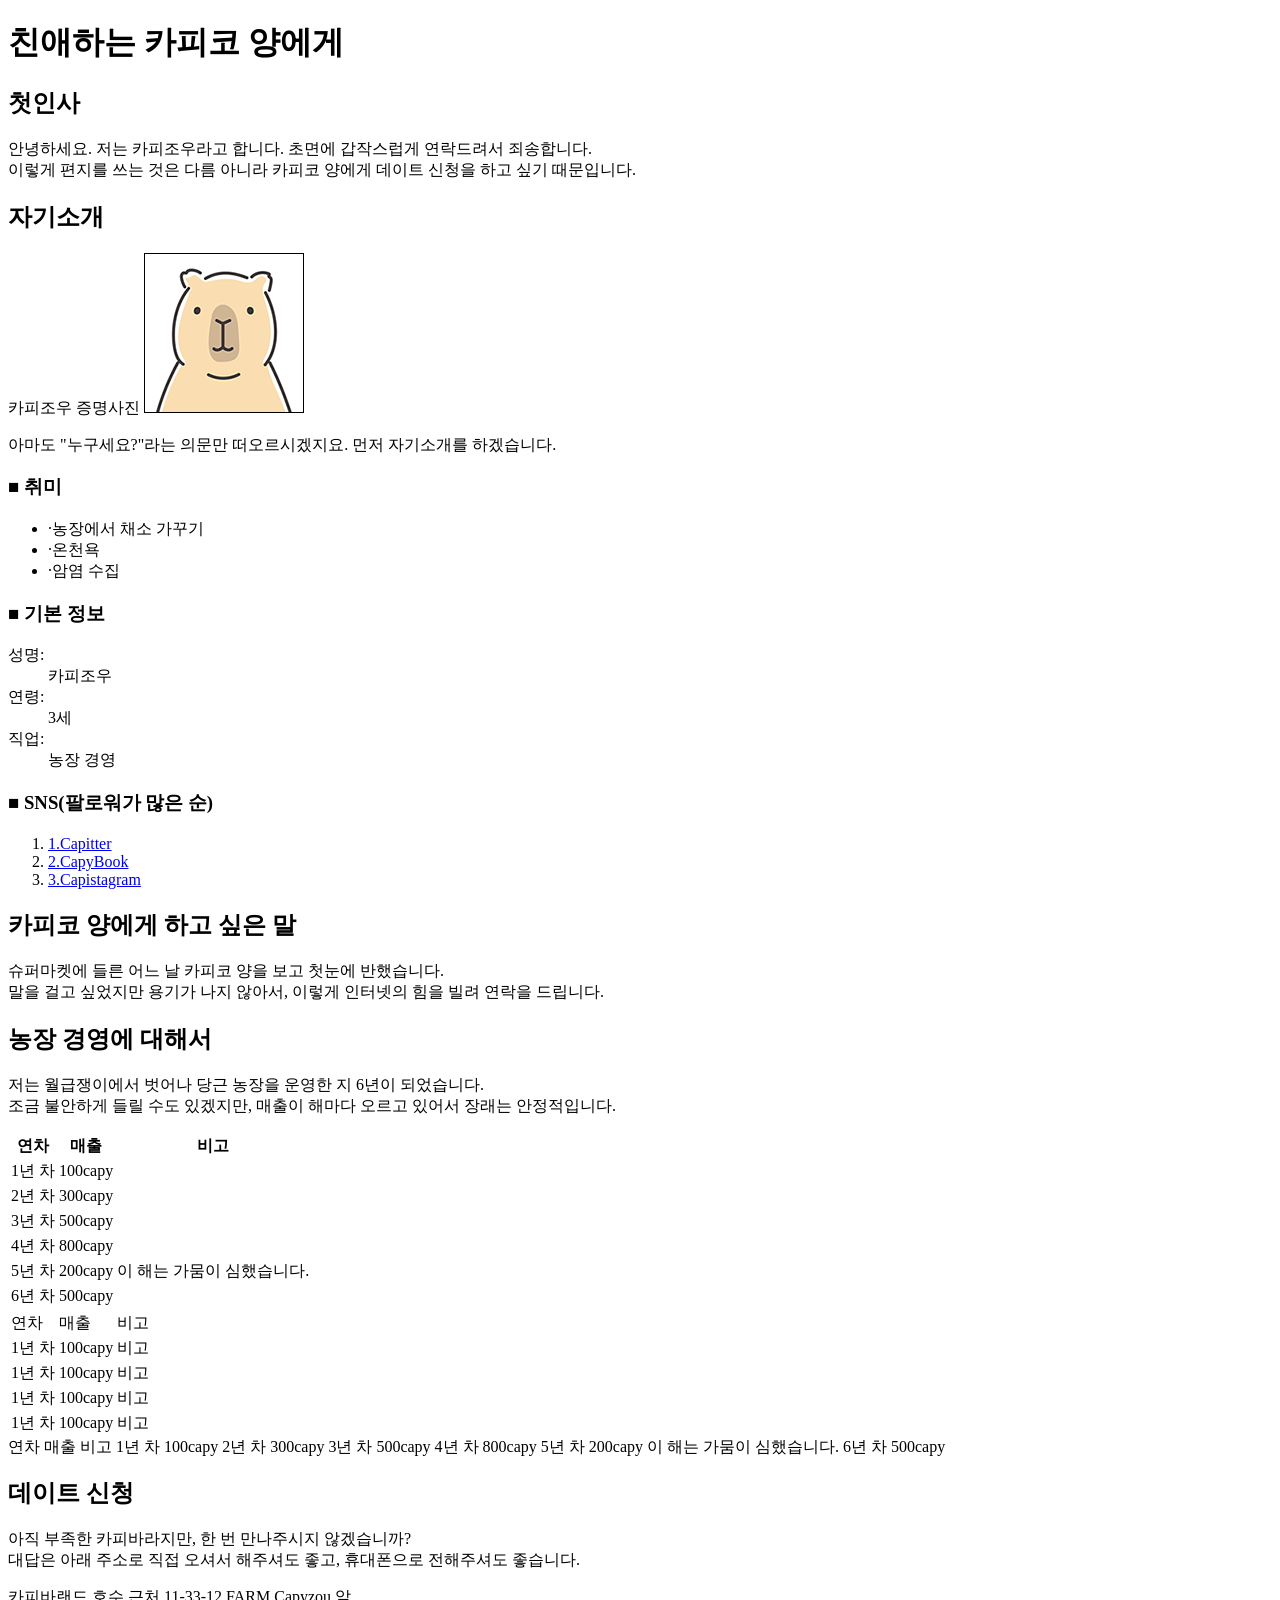
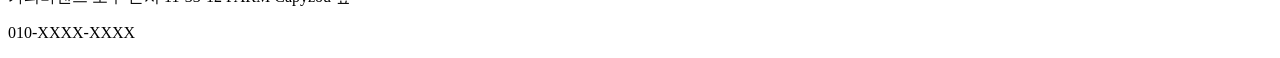
==== index.html @ a1b32861 "1" ====
<!DOCTYPE html>
<html lang="ko">
<head>
<meta charset="UTF-8">
<title>카피코 양에게 보내는 편지</title>
</head>
<body>
    <h1>친애하는 카피코 양에게</h1>
    <h2>
        첫인사
        
    </h2>
    <p>
        안녕하세요. 저는 카피조우라고 합니다. 초면에 갑작스럽게 연락드려서 죄송합니다.<br>
        이렇게 편지를 쓰는 것은 다름 아니라 카피코 양에게 데이트 신청을 하고 싶기 때문입니다.
    </p>
    <h2>자기소개</h2>
    

카피조우 증명사진
    <img src="images/capyzou.png" alt="카피조우 증명사진">
    <p>아마도 "누구세요?"라는 의문만 떠오르시겠지요. 먼저 자기소개를 하겠습니다.</p>

    <h3>■ 취미</h3>
    <ul>
        <li>·농장에서 채소 가꾸기</li>
        <li>·온천욕</li>
        <li>·암염 수집</li>
    </ul>




    <h3>■ 기본 정보 </h3>
    <dl>
        <dt>성명:</dt><dd>카피조우</dd>
        <dt>연령:</dt><dd>3세</dd>
        <dt>직업:</dt><dd>농장 경영</dd>
    </dl>

    <h3>■ SNS(팔로워가 많은 순)</h3>
    <ol>
        <li>
            <a href="https://www.naver.com/" target="_blank">
                1.Capitter
            </a>
        </li>
        <li><a href="#">2.CapyBook</a></li>
        <li><a href="#">3.Capistagram</a></li>
    </ol>

    <h2>카피코 양에게 하고 싶은 말</h2>
    <p>슈퍼마켓에 들른 어느 날 카피코 양을 보고 첫눈에 반했습니다.<br>
말을 걸고 싶었지만 용기가 나지 않아서, 이렇게 인터넷의 힘을 빌려 연락을 드립니다.</p>


    <h2>농장 경영에 대해서</h2>
    <p>저는 월급쟁이에서 벗어나 당근 농장을 운영한 지 6년이 되었습니다.<br>
조금 불안하게 들릴 수도 있겠지만, 매출이 해마다 오르고 있어서 장래는 안정적입니다.</p>

    <table>
        <thead>
            <tr>
                <th>연차</th>
                <th>매출</th>
                <th>비고</th>
            </tr>
        </thead>
        <tbody>
            <tr>
                <td>1년 차</td>
                <td>100capy</td>
                <td></td>
            </tr>
            <tr>
                <td>2년 차</td>
                <td>300capy</td>
                <td></td>
            </tr>
            <tr>
                <td>3년 차</td>
                <td>500capy</td>
                <td></td>
            </tr>
            <tr>
                <td>4년 차</td>
                <td>800capy</td>
                <td></td>
            </tr>
            <tr>
                <td>5년 차</td>
                <td>200capy</td>
                <td>이 해는 가뭄이 심했습니다.</td>
            </tr>
            <tr>
                <td>6년 차</td>
                <td>500capy</td>
                <td></td>
            </tr>
        </tbody>
    </table> 
    <table>
        <tr>
            <td>연차</td>
            <td>매출</td>
            <td>비고</td>
        </tr>
        <tr>
            <td>1년 차</td>
            <td>100capy</td>
            <td>비고</td>
        </tr>
        <tr>
            <td>1년 차</td>
            <td>100capy</td>
            <td>비고</td>
        </tr>
        <tr>
            <td>1년 차</td>
            <td>100capy</td>
            <td>비고</td>
        </tr>
        <tr>
            <td>1년 차</td>
            <td>100capy</td>
            <td>비고</td>
        </tr>
        
    </table>   
연차 매출 비고
1년 차 100capy
2년 차 300capy
3년 차 500capy
4년 차 800capy
5년 차 200capy 이 해는 가뭄이 심했습니다.
6년 차 500capy
    <h2>데이트 신청</h2>
    <p>아직 부족한 카피바라지만, 한 번 만나주시지 않겠습니까?<br>
        대답은 아래 주소로 직접 오셔서 해주셔도 좋고, 휴대폰으로 전해주셔도 좋습니다.</p>
    <p>카피바랜드 호수 근처 11-33-12 FARM Capyzou 앞</p>
    <p>010-XXXX-XXXX</p>
    <!--  -->

</body>
</html>
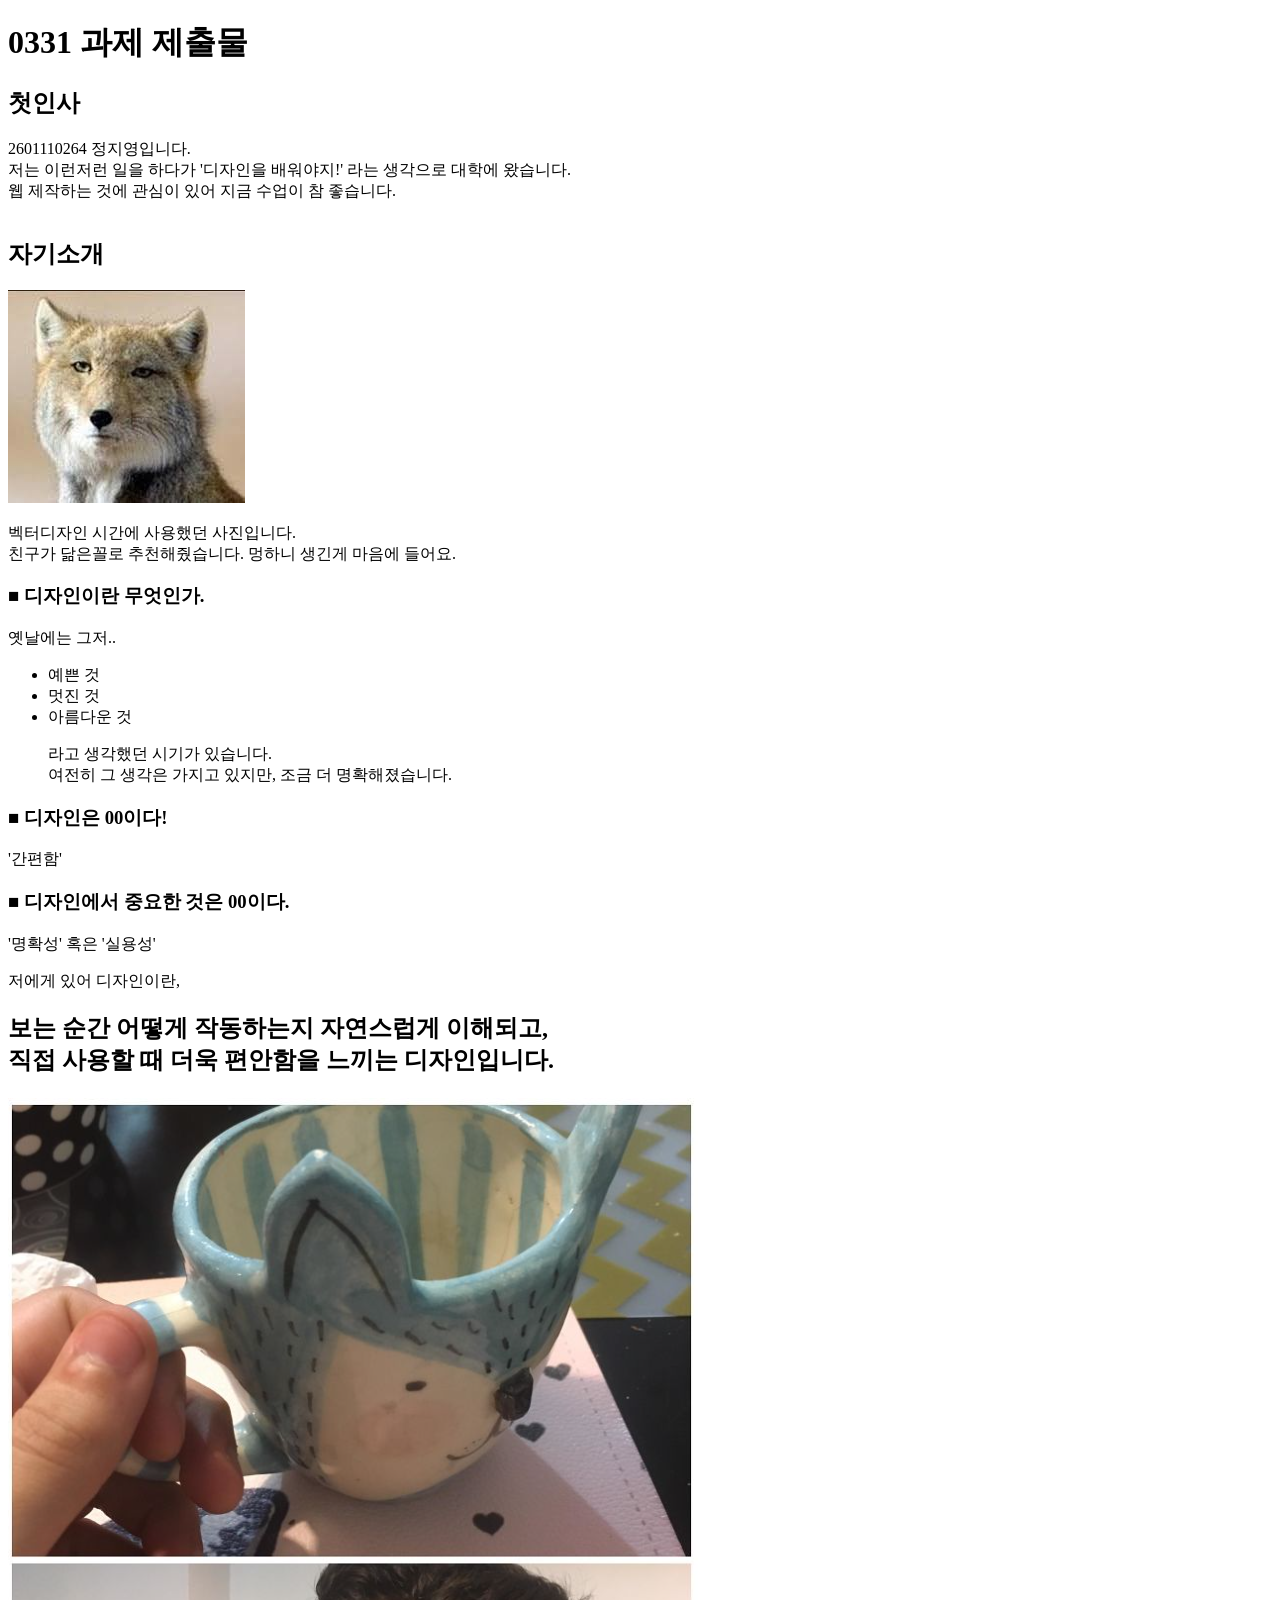
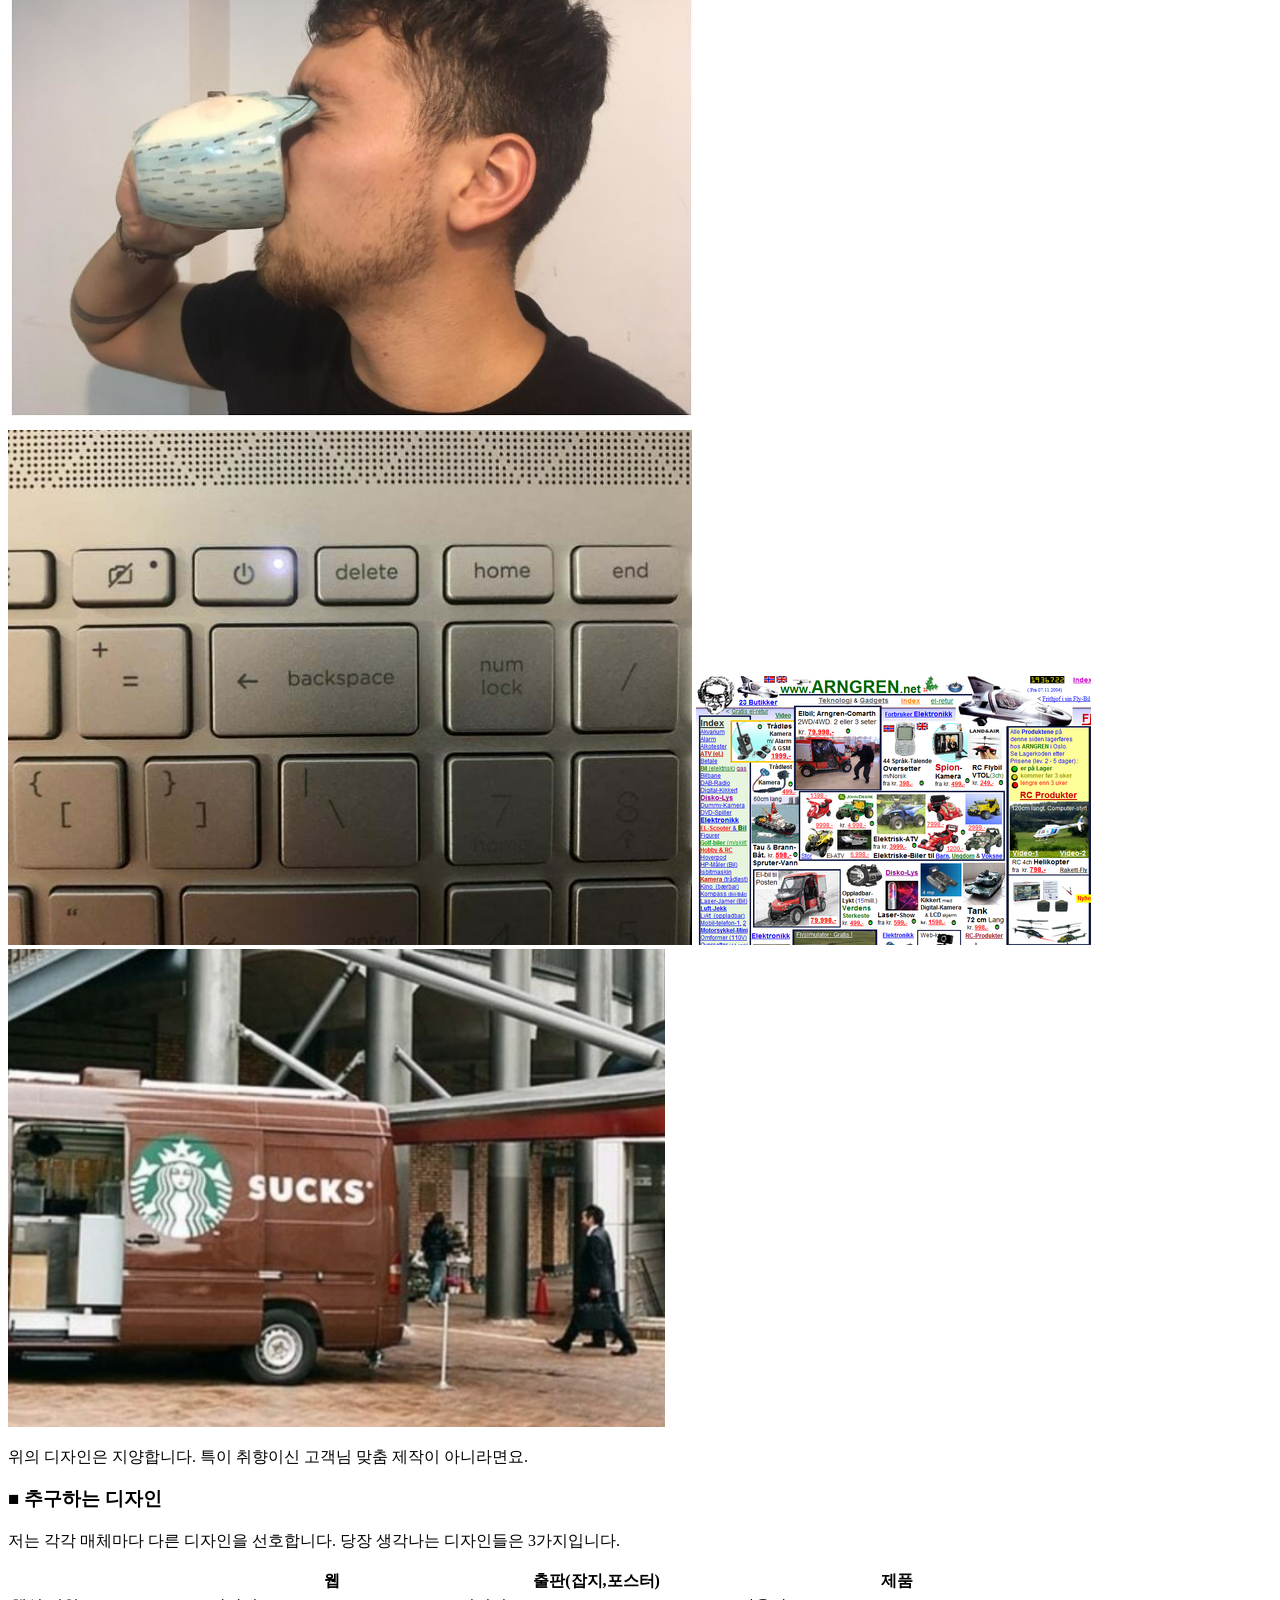
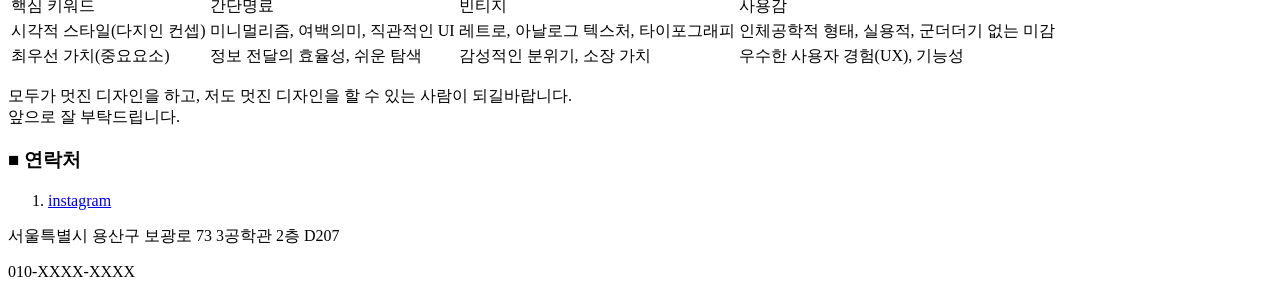
==== commit 0e786e4a: "0407_17:49" ====
--- a/index.html
+++ b/index.html
@@ -1,145 +1,103 @@
+
 <!DOCTYPE html>
 <html lang="ko">
-<head>
-<meta charset="UTF-8">
-<title>카피코 양에게 보내는 편지</title>
-</head>
-<body>
-    <h1>친애하는 카피코 양에게</h1>
-    <h2>
-        첫인사
-        
-    </h2>
+  <head>
+    <meta charset="UTF-8" />
+    <title> 0331 과제 제출물 </title>
+  </head>
+
+  <body>
+    <h1> 0331 과제 제출물 </h1>
+    <table>
+        <thead><h2>첫인사</h2></thead>
+    <tbody>
+         <p>
+      2601110264 정지영입니다.<br/>
+      저는 이런저런 일을 하다가 '디자인을 배워야지!' 라는 생각으로 대학에 왔습니다.<br/>
+      웹 제작하는 것에 관심이 있어 지금 수업이 참 좋습니다.
+    </tbody>
+    </div>
+    </table>
+    <h2>자기소개</h2>
+    <img src="images/0331_티벳여우.jpg" alt="2601110264_증명사진" />
     <p>
-        안녕하세요. 저는 카피조우라고 합니다. 초면에 갑작스럽게 연락드려서 죄송합니다.<br>
-        이렇게 편지를 쓰는 것은 다름 아니라 카피코 양에게 데이트 신청을 하고 싶기 때문입니다.
+      벡터디자인 시간에 사용했던 사진입니다. <br>
+      친구가 닮은꼴로 추천해줬습니다. 멍하니 생긴게 마음에 들어요.
     </p>
-    <h2>자기소개</h2>
-    
 
-카피조우 증명사진
-    <img src="images/capyzou.png" alt="카피조우 증명사진">
-    <p>아마도 "누구세요?"라는 의문만 떠오르시겠지요. 먼저 자기소개를 하겠습니다.</p>
+    <h3>■ 디자인이란 무엇인가.</h3>
+    <p>옛날에는 그저..</p>
+    <ul>
+      <li>예쁜 것</li>
+      <li>멋진 것</li>
+      <li>아름다운 것</li>
+      <p>라고 생각했던 시기가 있습니다. <br>
+      여전히 그 생각은 가지고 있지만, 조금 더 명확해졌습니다.
+      </p>
+    </ul>
 
-    <h3>■ 취미</h3>
-    <ul>
-        <li>·농장에서 채소 가꾸기</li>
-        <li>·온천욕</li>
-        <li>·암염 수집</li>
-    </ul>
+    <h3>■ 디자인은 00이다!</h3>
+    <p>'간편함'</p>
+
+    <h3>■ 디자인에서 중요한 것은 00이다.</h3>
+    <p>'명확성' 혹은 '실용성'</p>
+    저에게 있어 디자인이란, </br>
+    <h2>보는 순간 어떻게 작동하는지 자연스럽게 이해되고,<br>
+    직접 사용할 때 더욱 편안함을 느끼는 디자인입니다. </h2></p>
+
+     <img src="images/스크린샷 2026-03-31 155132.png" alt="눈 찌르는 디자인 컵 사진" />
+     <img src="images/스크린샷 2026-03-31 155238.png" alt="delete키 옆에 있는 전원키" />
+     <img src="images/스크린샷 2026-03-31 155359.png" alt="어지러운 디자인" />
+     <img src="images/스크린샷 2026-03-31 155514.png" alt="sucks가 된 statbuacks" />
+
+     <p>위의 디자인은 지양합니다. 특이 취향이신 고객님 맞춤 제작이 아니라면요.</p>
 
 
 
-
-    <h3>■ 기본 정보 </h3>
-    <dl>
-        <dt>성명:</dt><dd>카피조우</dd>
-        <dt>연령:</dt><dd>3세</dd>
-        <dt>직업:</dt><dd>농장 경영</dd>
-    </dl>
-
-    <h3>■ SNS(팔로워가 많은 순)</h3>
-    <ol>
-        <li>
-            <a href="https://www.naver.com/" target="_blank">
-                1.Capitter
-            </a>
-        </li>
-        <li><a href="#">2.CapyBook</a></li>
-        <li><a href="#">3.Capistagram</a></li>
-    </ol>
-
-    <h2>카피코 양에게 하고 싶은 말</h2>
-    <p>슈퍼마켓에 들른 어느 날 카피코 양을 보고 첫눈에 반했습니다.<br>
-말을 걸고 싶었지만 용기가 나지 않아서, 이렇게 인터넷의 힘을 빌려 연락을 드립니다.</p>
+    <h3>■ 추구하는 디자인</h3>
+    <p>저는 각각 매체마다 다른 디자인을 선호합니다. 당장 생각나는 디자인들은 3가지입니다.</p>
+    <table>
+      <thead>
+        <tr>
+          <th></th>
+          <th>웹</th>
+          <th>출판(잡지,포스터)</th>
+          <th>제품</th>
+        </tr>
+      </thead>
+      <tbody>
+          <tr>
+            <td>핵심 키워드</td>
+            <td>간단명료</td>
+          <td>빈티지</td>
+          <td>사용감</td>
+        </tr>
+        <tr>
+          <td>시각적 스타일(다지인 컨셉)</td>
+          <td>미니멀리즘, 여백의미, 직관적인 UI</td>
+          <td>레트로, 아날로그 텍스처, 타이포그래피</td>
+          <td>인체공학적 형태, 실용적, 군더더기 없는 미감</td>
+        </tr>
+        <tr>
+          <td>최우선 가치(중요요소)</td>
+          <td>정보 전달의 효율성, 쉬운 탐색</td>
+          <td>감성적인 분위기, 소장 가치</td>
+          <td>우수한 사용자 경험(UX), 기능성</td>
+    </table>
 
 
-    <h2>농장 경영에 대해서</h2>
-    <p>저는 월급쟁이에서 벗어나 당근 농장을 운영한 지 6년이 되었습니다.<br>
-조금 불안하게 들릴 수도 있겠지만, 매출이 해마다 오르고 있어서 장래는 안정적입니다.</p>
+    
+    <p>모두가 멋진 디자인을 하고, 저도 멋진 디자인을 할 수 있는 사람이 되길바랍니다.<br>
+    앞으로 잘 부탁드립니다.</p>
 
-    <table>
-        <thead>
-            <tr>
-                <th>연차</th>
-                <th>매출</th>
-                <th>비고</th>
-            </tr>
-        </thead>
-        <tbody>
-            <tr>
-                <td>1년 차</td>
-                <td>100capy</td>
-                <td></td>
-            </tr>
-            <tr>
-                <td>2년 차</td>
-                <td>300capy</td>
-                <td></td>
-            </tr>
-            <tr>
-                <td>3년 차</td>
-                <td>500capy</td>
-                <td></td>
-            </tr>
-            <tr>
-                <td>4년 차</td>
-                <td>800capy</td>
-                <td></td>
-            </tr>
-            <tr>
-                <td>5년 차</td>
-                <td>200capy</td>
-                <td>이 해는 가뭄이 심했습니다.</td>
-            </tr>
-            <tr>
-                <td>6년 차</td>
-                <td>500capy</td>
-                <td></td>
-            </tr>
-        </tbody>
-    </table> 
-    <table>
-        <tr>
-            <td>연차</td>
-            <td>매출</td>
-            <td>비고</td>
-        </tr>
-        <tr>
-            <td>1년 차</td>
-            <td>100capy</td>
-            <td>비고</td>
-        </tr>
-        <tr>
-            <td>1년 차</td>
-            <td>100capy</td>
-            <td>비고</td>
-        </tr>
-        <tr>
-            <td>1년 차</td>
-            <td>100capy</td>
-            <td>비고</td>
-        </tr>
-        <tr>
-            <td>1년 차</td>
-            <td>100capy</td>
-            <td>비고</td>
-        </tr>
-        
-    </table>   
-연차 매출 비고
-1년 차 100capy
-2년 차 300capy
-3년 차 500capy
-4년 차 800capy
-5년 차 200capy 이 해는 가뭄이 심했습니다.
-6년 차 500capy
-    <h2>데이트 신청</h2>
-    <p>아직 부족한 카피바라지만, 한 번 만나주시지 않겠습니까?<br>
-        대답은 아래 주소로 직접 오셔서 해주셔도 좋고, 휴대폰으로 전해주셔도 좋습니다.</p>
-    <p>카피바랜드 호수 근처 11-33-12 FARM Capyzou 앞</p>
+
+    </p>
+        <h3>■ 연락처</h3>
+    <ol>
+      <li><a href="https://www.instagram.com/" target="_blank"> instagram </a></li>
+    </ol>
+    <p>서울특별시 용산구 보광로 73 3공학관 2층 D207</p>
     <p>010-XXXX-XXXX</p>
     <!--  -->
-
-</body>
+  </body>
 </html>
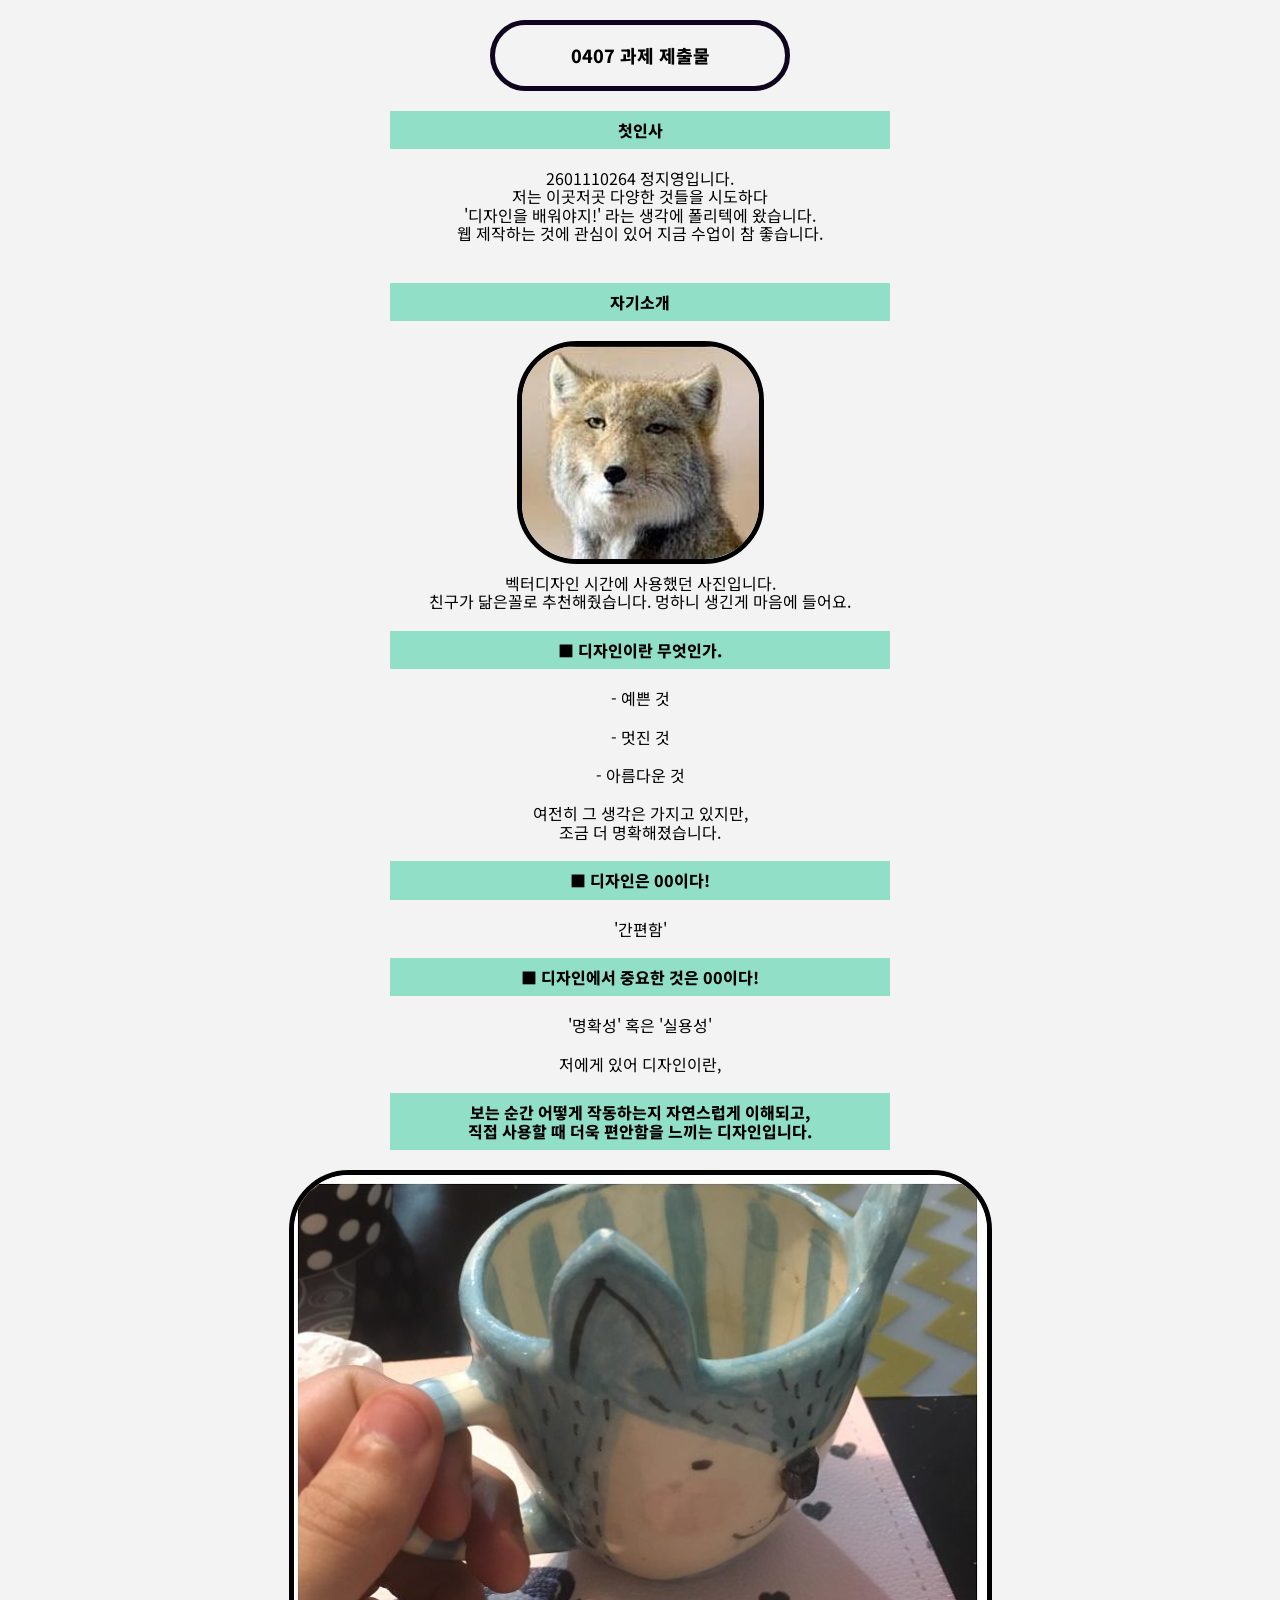
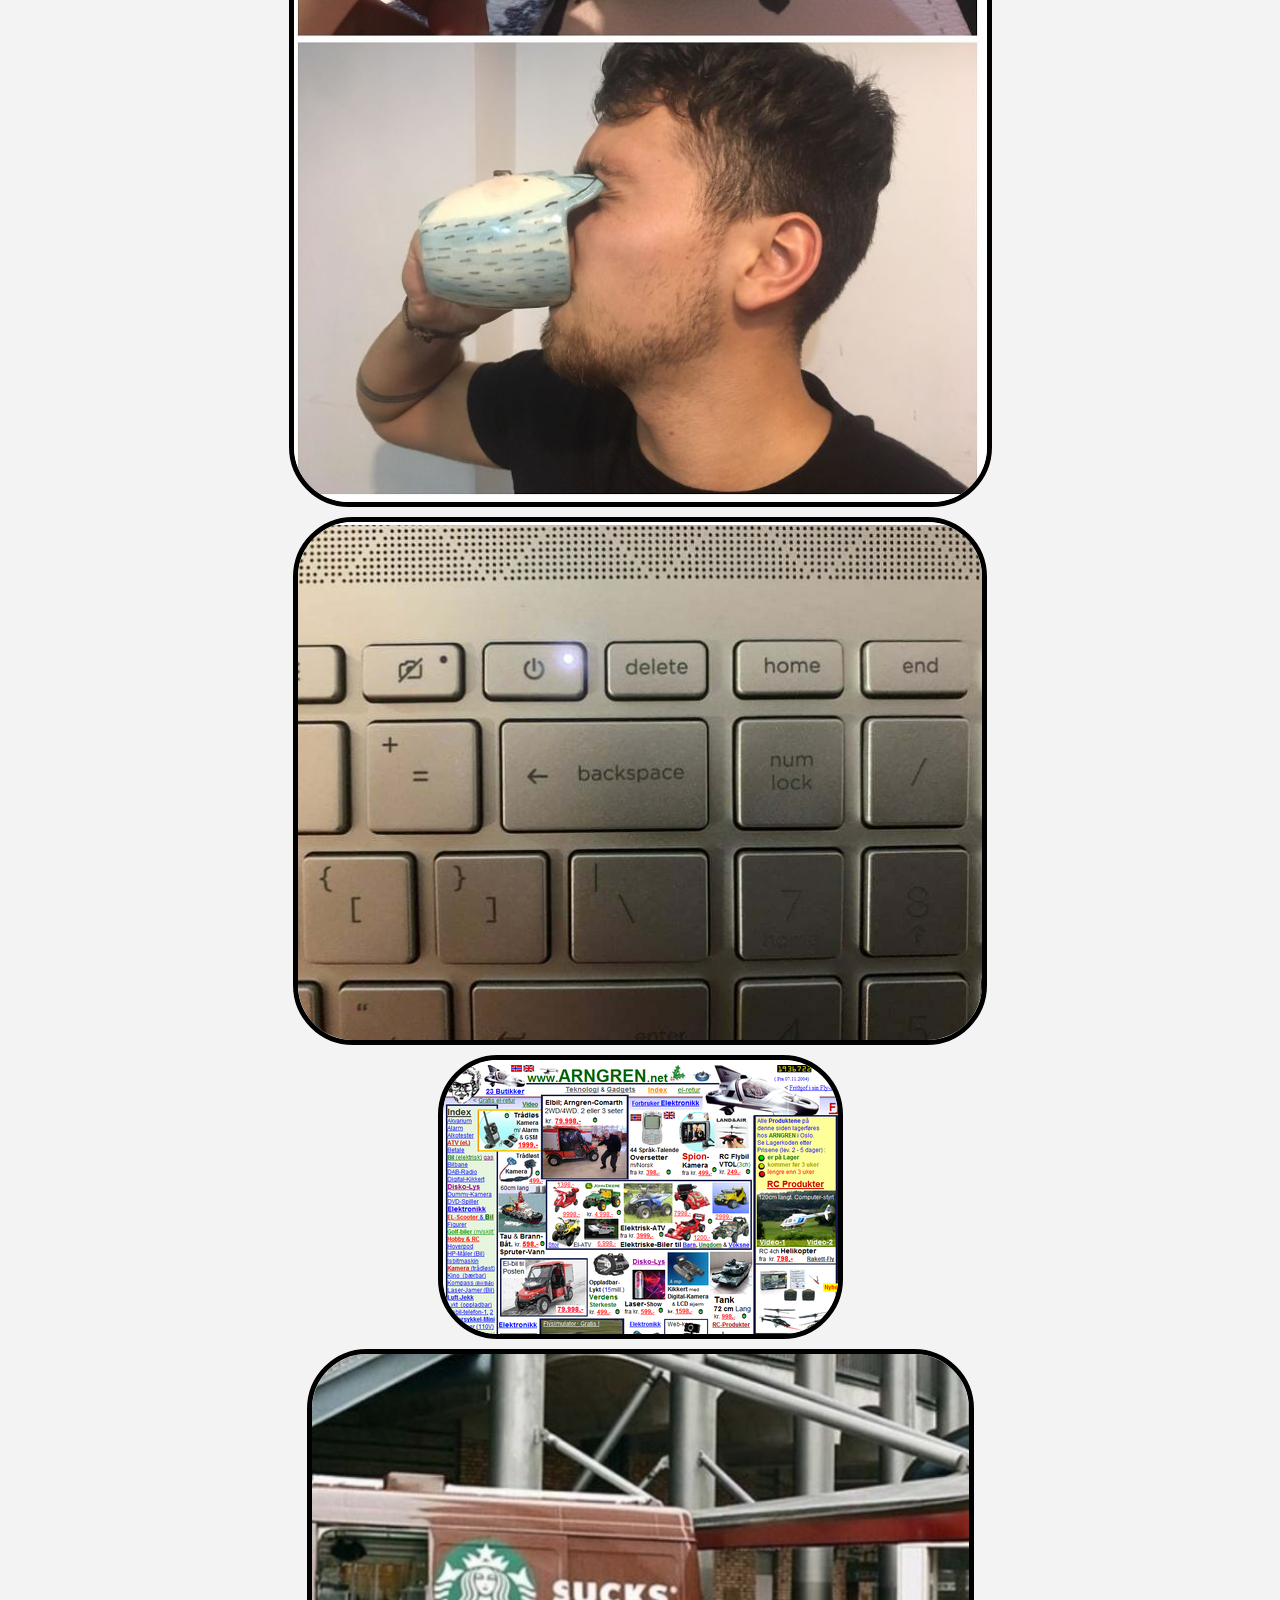
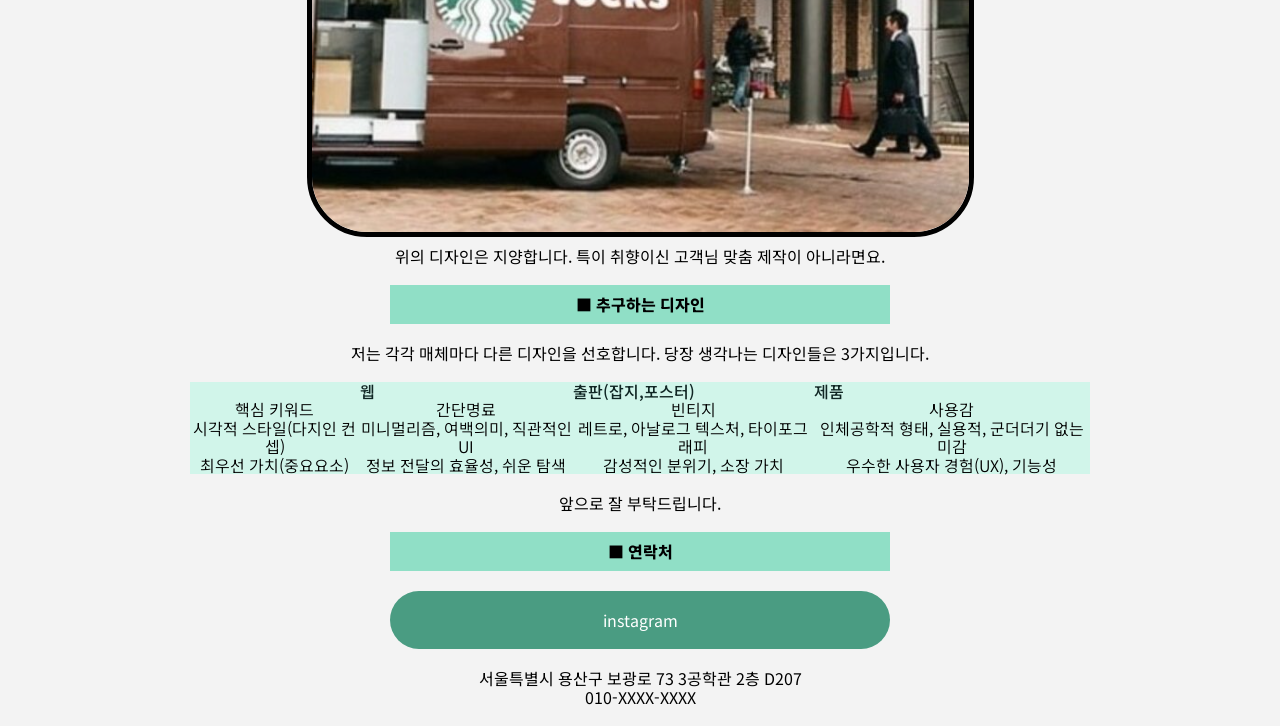
==== commit ff14a319: "0407_1605" ====
--- a/index.html
+++ b/index.html
@@ -1,19 +1,26 @@
-
-<!DOCTYPE html>
+<!doctype html>
 <html lang="ko">
   <head>
+<link rel="preconnect" href="https://fonts.googleapis.com">
+<link rel="preconnect" href="https://fonts.gstatic.com" crossorigin>
+<link href="https://fonts.googleapis.com/css2?family=Black+Han+Sans&family=Diphylleia&family=Noto+Sans+KR:wght@900&display=swap" rel="stylesheet">
     <meta charset="UTF-8" />
-    <title> 0331 과제 제출물 </title>
+    <link rel="preconnect" href="https://fonts.googleapis.com">
+<link rel="preconnect" href="https://fonts.gstatic.com" crossorigin>
+<link href="https://fonts.googleapis.com/css2?family=Black+Han+Sans&family=Diphylleia&family=Noto+Sans+KR:wght@100..900&display=swap" rel="stylesheet">
+    <link rel="stylesheet" href="css/reset.css">
+    <link rel="stylesheet" href="css/style.css">
+    <title> 0407 과제 제출물 </title>
   </head>
-
   <body>
-    <h1> 0331 과제 제출물 </h1>
+    <h1> 0407 과제 제출물 </h1>
     <table>
         <thead><h2>첫인사</h2></thead>
     <tbody>
          <p>
       2601110264 정지영입니다.<br/>
-      저는 이런저런 일을 하다가 '디자인을 배워야지!' 라는 생각으로 대학에 왔습니다.<br/>
+      저는 이곳저곳 다양한 것들을 시도하다 <br/>
+      '디자인을 배워야지!' 라는 생각에 폴리텍에 왔습니다.<br/>
       웹 제작하는 것에 관심이 있어 지금 수업이 참 좋습니다.
     </tbody>
     </div>
@@ -26,24 +33,24 @@
     </p>
 
     <h3>■ 디자인이란 무엇인가.</h3>
-    <p>옛날에는 그저..</p>
     <ul>
-      <li>예쁜 것</li>
-      <li>멋진 것</li>
-      <li>아름다운 것</li>
-      <p>라고 생각했던 시기가 있습니다. <br>
-      여전히 그 생각은 가지고 있지만, 조금 더 명확해졌습니다.
+      <li>- 예쁜 것</li>
+      <li>- 멋진 것</li>
+      <li>- 아름다운 것</li>
+      <p> 여전히 그 생각은 가지고 있지만, <br/>
+      조금 더 명확해졌습니다.
       </p>
     </ul>
 
     <h3>■ 디자인은 00이다!</h3>
     <p>'간편함'</p>
 
-    <h3>■ 디자인에서 중요한 것은 00이다.</h3>
-    <p>'명확성' 혹은 '실용성'</p>
-    저에게 있어 디자인이란, </br>
-    <h2>보는 순간 어떻게 작동하는지 자연스럽게 이해되고,<br>
-    직접 사용할 때 더욱 편안함을 느끼는 디자인입니다. </h2></p>
+    <h3>■ 디자인에서 중요한 것은 00이다!</h3>
+    <p>'명확성' 혹은 '실용성' </br></p>  
+    <p>
+    저에게 있어 디자인이란,</p>
+    <h3>보는 순간 어떻게 작동하는지 자연스럽게 이해되고,<br>
+    직접 사용할 때 더욱 편안함을 느끼는 디자인입니다. </h3></p>
 
      <img src="images/스크린샷 2026-03-31 155132.png" alt="눈 찌르는 디자인 컵 사진" />
      <img src="images/스크린샷 2026-03-31 155238.png" alt="delete키 옆에 있는 전원키" />
@@ -87,8 +94,8 @@
 
 
     
-    <p>모두가 멋진 디자인을 하고, 저도 멋진 디자인을 할 수 있는 사람이 되길바랍니다.<br>
-    앞으로 잘 부탁드립니다.</p>
+    
+    <p>앞으로 잘 부탁드립니다.</p>
 
 
     </p>
@@ -96,8 +103,8 @@
     <ol>
       <li><a href="https://www.instagram.com/" target="_blank"> instagram </a></li>
     </ol>
-    <p>서울특별시 용산구 보광로 73 3공학관 2층 D207</p>
-    <p>010-XXXX-XXXX</p>
+    <p>서울특별시 용산구 보광로 73 3공학관 2층 D207<br/>
+      010-XXXX-XXXX</p>
     <!--  -->
   </body>
 </html>
--- a/css/style.css
+++ b/css/style.css
@@ -0,0 +1,86 @@
+@charset "UTF-8";
+
+body,
+table {
+  font-family: "Noto Sans KR", sans-serif;
+  background-color: rgb(31, 35, 49);
+  background-color: #f3f3f3;
+}
+
+title,
+h1 {
+  font-family: "Noto Sans KR", sans-serif;
+  font-optical-sizing: auto;
+  font-weight: 800;
+  font-style: normal;
+  font-size: 18px;
+  border: 5px solid #11041e;
+  border-radius: 50px;
+  padding: 20px 0;
+  margin: 20px auto;
+  width: 300px;
+  text-align: center;
+}
+
+h2,
+h3 {
+  font-family: "Noto Sans KR", sans-serif;
+  font-optical-sizing: auto;
+  font-weight: 800;
+  font-style: normal;
+  background-color: #90dfc6;
+  padding: 10px 0;
+  margin: 20px auto;
+  width: 500px;
+  text-align: center;
+}
+
+p,
+ul {
+  text-align: center;
+  margin-bottom: 20px;
+}
+
+img {
+  border-radius: 60px;
+  margin: 10px auto;
+  border: 5px solid #000000;
+  display: block;
+}
+
+a {
+  background-color: #4a9c82;
+  display: block;
+  padding: 20px 0;
+  border-radius: 40px;
+  color: #ffffff;
+  text-align: center;
+  width: 500px;
+  margin: 20px auto;
+}
+
+ul {
+  width: 300px;
+  margin: 0 auto;
+}
+
+li {
+  margin-bottom: 20px;
+}
+
+th {
+  font-weight: 500;
+  color: #102624;
+}
+
+td {
+  font-weight: 350;
+}
+
+table {
+  background-color: #d1f5ea;
+  padding: 20px 0;
+  margin: 20px auto;
+  width: 900px;
+  text-align: center;
+}
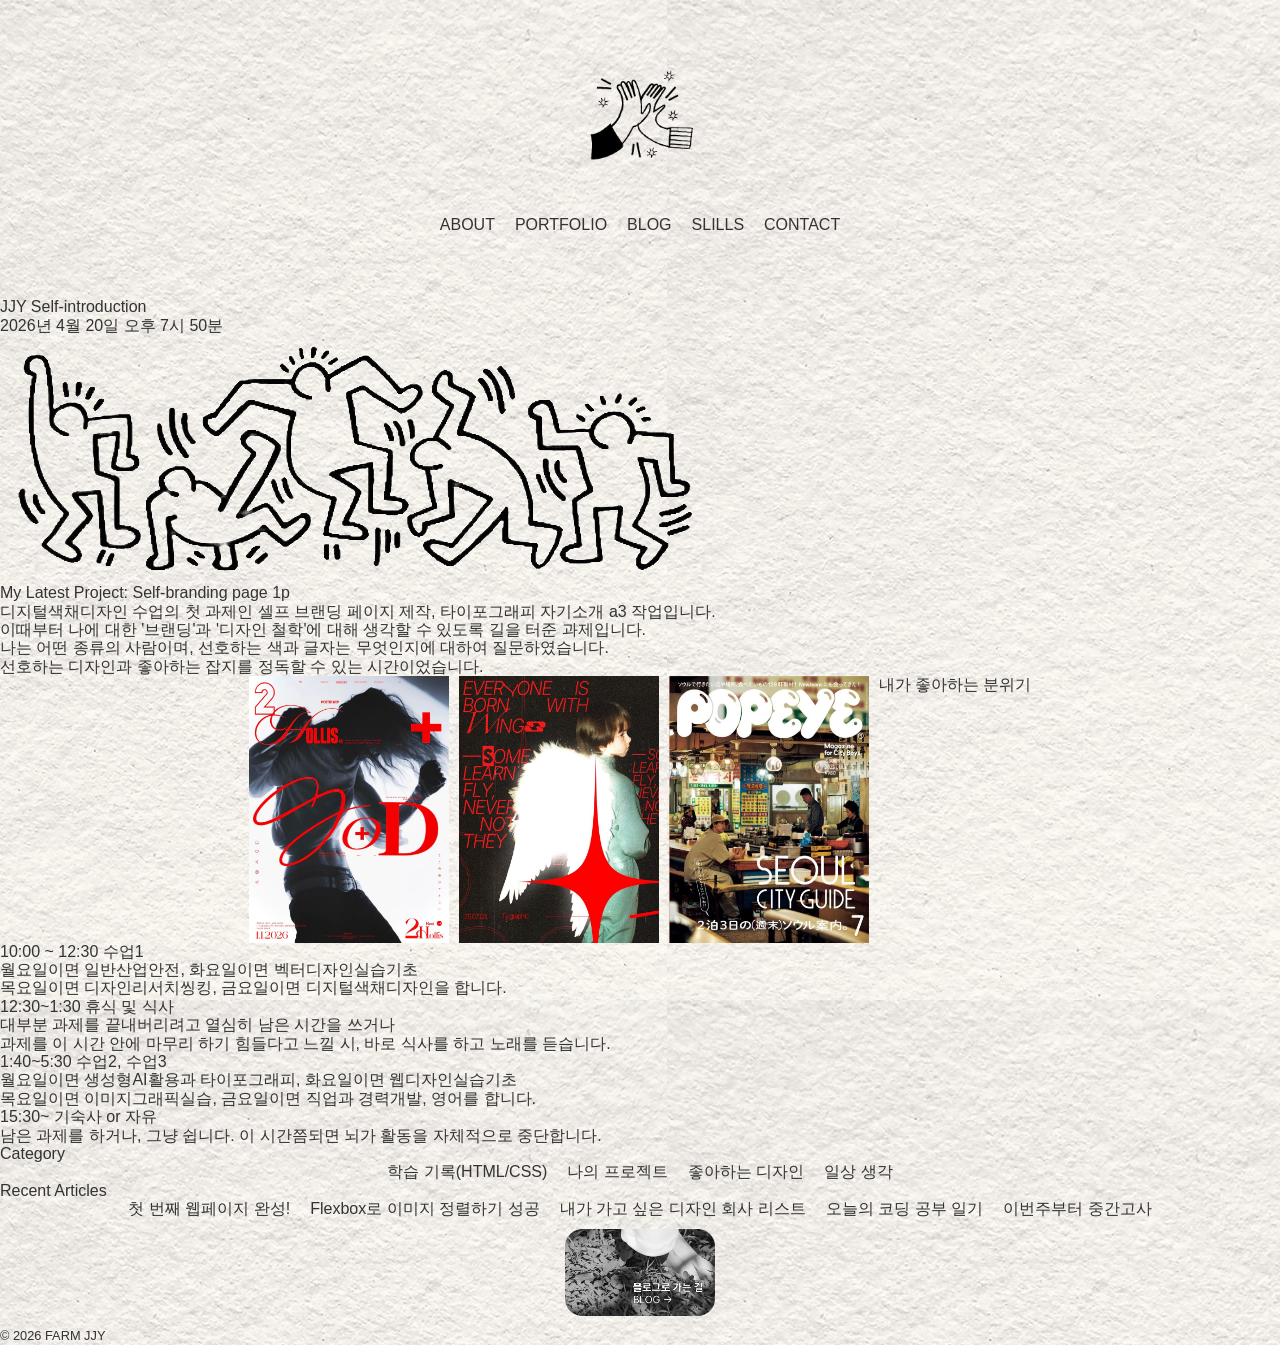
==== commit 614d8453: "4\0420" ====
--- a/index.html
+++ b/index.html
@@ -1,110 +1,99 @@
-<!doctype html>
+<!DOCTYPE html>
 <html lang="ko">
   <head>
-<link rel="preconnect" href="https://fonts.googleapis.com">
-<link rel="preconnect" href="https://fonts.gstatic.com" crossorigin>
-<link href="https://fonts.googleapis.com/css2?family=Black+Han+Sans&family=Diphylleia&family=Noto+Sans+KR:wght@900&display=swap" rel="stylesheet">
-    <meta charset="UTF-8" />
-    <link rel="preconnect" href="https://fonts.googleapis.com">
-<link rel="preconnect" href="https://fonts.gstatic.com" crossorigin>
-<link href="https://fonts.googleapis.com/css2?family=Black+Han+Sans&family=Diphylleia&family=Noto+Sans+KR:wght@100..900&display=swap" rel="stylesheet">
+    <meta charset="UTF-8">
     <link rel="stylesheet" href="css/reset.css">
     <link rel="stylesheet" href="css/style.css">
-    <title> 0407 과제 제출물 </title>
+    <title>JJY Self-introduction</title>
   </head>
   <body>
-    <h1> 0407 과제 제출물 </h1>
-    <table>
-        <thead><h2>첫인사</h2></thead>
-    <tbody>
-         <p>
-      2601110264 정지영입니다.<br/>
-      저는 이곳저곳 다양한 것들을 시도하다 <br/>
-      '디자인을 배워야지!' 라는 생각에 폴리텍에 왔습니다.<br/>
-      웹 제작하는 것에 관심이 있어 지금 수업이 참 좋습니다.
-    </tbody>
-    </div>
-    </table>
-    <h2>자기소개</h2>
-    <img src="images/0331_티벳여우.jpg" alt="2601110264_증명사진" />
-    <p>
-      벡터디자인 시간에 사용했던 사진입니다. <br>
-      친구가 닮은꼴로 추천해줬습니다. 멍하니 생긴게 마음에 들어요.
-    </p>
-
-    <h3>■ 디자인이란 무엇인가.</h3>
-    <ul>
-      <li>- 예쁜 것</li>
-      <li>- 멋진 것</li>
-      <li>- 아름다운 것</li>
-      <p> 여전히 그 생각은 가지고 있지만, <br/>
-      조금 더 명확해졌습니다.
+    <header>
+      <h1><img src="images/highfive.png" alt="highfive"></h1>
+      <nav>
+        <ul>
+          <li><a href="#">ABOUT</a></li>
+          <li><a href="#">PORTFOLIO</a></li>
+          <li><a href="#">BLOG</a></li>
+          <li><a href="#">SLILLS</a></li>
+          <li><a href="#">CONTACT</a></li>
+        </ul>
+      </nav>
+    </header>
+    <main>
+      <article>
+        <h2>JJY Self-introduction</h2>
+        <p>
+          <time datetime="3023-08-08T13:13">
+            2026년 4월 20일 오후 7시 50분
+          </time>
+        </p>
+        <p>
+          <img src="images/ego2.png" alt="egos">
+        </p>
+        <section>
+          <h3>My Latest Project: Self-branding page 1p</h3>
+          <p>디지털색채디자인 수업의 첫 과제인 셀프 브랜딩 페이지 제작, 타이포그래피 자기소개 a3 작업입니다.<br>
+            이때부터 나에 대한 '브랜딩'과 '디자인 철학'에 대해 생각할 수 있도록 길을 터준 과제입니다.</p>
+          <p>
+            나는 어떤 종류의 사람이며, 선호하는 색과 글자는 무엇인지에 대하여 질문하였습니다.<br>
+            선호하는 디자인과 좋아하는 잡지를 정독할 수 있는 시간이었습니다.<br>
+          </p>
+          <figure>
+            <img src="images/선호하는 디자인.jpg" alt=" prefer">
+            <img src="images/선호하는 디자인2.jpg" alt=" prefer2">
+            <img src="images/magazine.png" alt="magazine">
+            <figcaption>내가 좋아하는 분위기</figcaption>
+          </figure>
+        </section>
+        <section>
+          <h3>10:00 ~ 12:30 수업1 </h3>
+          <p>월요일이면 일반산업안전, 화요일이면 벡터디자인실습기초<br>
+            목요일이면 디자인리서치씽킹, 금요일이면 디지털색채디자인을 합니다.</p>
+        </section>
+        <section>
+          <h3>12:30~1:30 휴식 및 식사</h3>
+          <p>대부분 과제를 끝내버리려고 열심히 남은 시간을 쓰거나<br>
+            과제를 이 시간 안에 마무리 하기 힘들다고 느낄 시, 바로 식사를 하고 노래를 듣습니다.</p>
+        </section>
+        <section>
+          <h3>1:40~5:30 수업2, 수업3</h3>
+          <p>월요일이면 생성형AI활용과 타이포그래피, 화요일이면 웹디자인실습기초<br>
+            목요일이면 이미지그래픽실습, 금요일이면 직업과 경력개발, 영어를 합니다.</p>
+        </section>
+        <section>
+          <h3>15:30~ 기숙사 or 자유</h3>
+          <p>남은 과제를 하거나, 그냥 쉽니다. 이 시간쯤되면 뇌가 활동을 자체적으로 중단합니다.</p>
+        </section>
+      </article>
+    </main>
+    <aside>
+      <nav>
+        <h2>Category</h2>
+        <ul>
+          <li><a href="#">학습 기록(HTML/CSS)</a></li>
+          <li><a href="#">나의 프로젝트</a></li>
+          <li><a href="#">좋아하는 디자인</a></li>
+          <li><a href="#">일상 생각</a></li>
+        </ul>
+      </nav>
+      <nav>
+        <h2>Recent Articles</h2>
+        <ul>
+          <li><a href="#">첫 번째 웹페이지 완성!</a></li>
+          <li><a href="#">Flexbox로 이미지 정렬하기 성공</a></li>
+          <li><a href="#">내가 가고 싶은 디자인 회사 리스트</a></li>
+          <li><a href="#">오늘의 코딩 공부 일기</a></li>
+          <li><a href="#">이번주부터 중간고사</a></li>
+        </ul>
+      </nav>
+      <p>
+  <p>
+  <a href="#"><img src="images/흑백.png" alt="BLOGLINK" class="side-banner"></a>
+  </p>
       </p>
-    </ul>
-
-    <h3>■ 디자인은 00이다!</h3>
-    <p>'간편함'</p>
-
-    <h3>■ 디자인에서 중요한 것은 00이다!</h3>
-    <p>'명확성' 혹은 '실용성' </br></p>  
-    <p>
-    저에게 있어 디자인이란,</p>
-    <h3>보는 순간 어떻게 작동하는지 자연스럽게 이해되고,<br>
-    직접 사용할 때 더욱 편안함을 느끼는 디자인입니다. </h3></p>
-
-     <img src="images/스크린샷 2026-03-31 155132.png" alt="눈 찌르는 디자인 컵 사진" />
-     <img src="images/스크린샷 2026-03-31 155238.png" alt="delete키 옆에 있는 전원키" />
-     <img src="images/스크린샷 2026-03-31 155359.png" alt="어지러운 디자인" />
-     <img src="images/스크린샷 2026-03-31 155514.png" alt="sucks가 된 statbuacks" />
-
-     <p>위의 디자인은 지양합니다. 특이 취향이신 고객님 맞춤 제작이 아니라면요.</p>
-
-
-
-    <h3>■ 추구하는 디자인</h3>
-    <p>저는 각각 매체마다 다른 디자인을 선호합니다. 당장 생각나는 디자인들은 3가지입니다.</p>
-    <table>
-      <thead>
-        <tr>
-          <th></th>
-          <th>웹</th>
-          <th>출판(잡지,포스터)</th>
-          <th>제품</th>
-        </tr>
-      </thead>
-      <tbody>
-          <tr>
-            <td>핵심 키워드</td>
-            <td>간단명료</td>
-          <td>빈티지</td>
-          <td>사용감</td>
-        </tr>
-        <tr>
-          <td>시각적 스타일(다지인 컨셉)</td>
-          <td>미니멀리즘, 여백의미, 직관적인 UI</td>
-          <td>레트로, 아날로그 텍스처, 타이포그래피</td>
-          <td>인체공학적 형태, 실용적, 군더더기 없는 미감</td>
-        </tr>
-        <tr>
-          <td>최우선 가치(중요요소)</td>
-          <td>정보 전달의 효율성, 쉬운 탐색</td>
-          <td>감성적인 분위기, 소장 가치</td>
-          <td>우수한 사용자 경험(UX), 기능성</td>
-    </table>
-
-
-    
-    
-    <p>앞으로 잘 부탁드립니다.</p>
-
-
-    </p>
-        <h3>■ 연락처</h3>
-    <ol>
-      <li><a href="https://www.instagram.com/" target="_blank"> instagram </a></li>
-    </ol>
-    <p>서울특별시 용산구 보광로 73 3공학관 2층 D207<br/>
-      010-XXXX-XXXX</p>
-    <!--  -->
+    </aside>
+    <footer>
+      <p><small>© 2026 FARM JJY</small></p>
+    </footer>
   </body>
 </html>
--- a/css/style.css
+++ b/css/style.css
@@ -1,86 +1,57 @@
-@charset "UTF-8";
+@charset "utf-8";
 
-body,
-table {
-  font-family: "Noto Sans KR", sans-serif;
-  background-color: rgb(31, 35, 49);
-  background-color: #f3f3f3;
+@import url("https://fonts.googleapis.com/css2?family=Black+Han+Sans&family=Diphylleia&family=Nanum+Pen+Script&family=Noto+Sans+KR:wght@900&display=swap");
+
+body {
+  background-image: url(../images/도화지.jpg);
+  font-size: 16px;
+  font-family: Arial, Helvetica, sans-serif;
+  color: #333;
 }
 
-title,
-h1 {
-  font-family: "Noto Sans KR", sans-serif;
-  font-optical-sizing: auto;
-  font-weight: 800;
-  font-style: normal;
-  font-size: 18px;
-  border: 5px solid #11041e;
-  border-radius: 50px;
+header {
+  width: 1240px;
+  margin: 0 auto 44px;
   padding: 20px 0;
-  margin: 20px auto;
-  width: 300px;
-  text-align: center;
 }
 
-h2,
-h3 {
-  font-family: "Noto Sans KR", sans-serif;
-  font-optical-sizing: auto;
-  font-weight: 800;
-  font-style: normal;
-  background-color: #90dfc6;
-  padding: 10px 0;
-  margin: 20px auto;
-  width: 500px;
-  text-align: center;
+header h1 img {
+  width: 150px;
+  margin-bottom: 10px;
 }
 
-p,
-ul {
+h1 {
   text-align: center;
-  margin-bottom: 20px;
+  padding: 20px 0 16px;
+}
+header nav ul {
+  display: flex;
 }
 
-img {
-  border-radius: 60px;
-  margin: 10px auto;
-  border: 5px solid #000000;
-  display: block;
+nav > ul {
+  display: flex;
+  justify-content: center;
+  gap: 20px;
 }
 
-a {
-  background-color: #4a9c82;
-  display: block;
-  padding: 20px 0;
-  border-radius: 40px;
-  color: #ffffff;
-  text-align: center;
-  width: 500px;
-  margin: 20px auto;
+
+figure {
+  display: flex;
+  flex-direction: row;
+  justify-content: center;
+  gap: 10px;
+flex-wrap: nowrap;
 }
 
-ul {
-  width: 300px;
-  margin: 0 auto;
+figure img{
+  width: 200px;
+  height: auto;
 }
 
-li {
-  margin-bottom: 20px;
-}
-
-th {
-  font-weight: 500;
-  color: #102624;
-}
-
-td {
-  font-weight: 350;
-}
-
-table {
-  background-color: #d1f5ea;
-  padding: 20px 0;
-  margin: 20px auto;
-  width: 900px;
-  text-align: center;
-}
+.side-banner {
+  width: 150px;
+  height: auto;
+  display: block;
+  margin: 10px auto;
+  border-radius: 10px;
+}
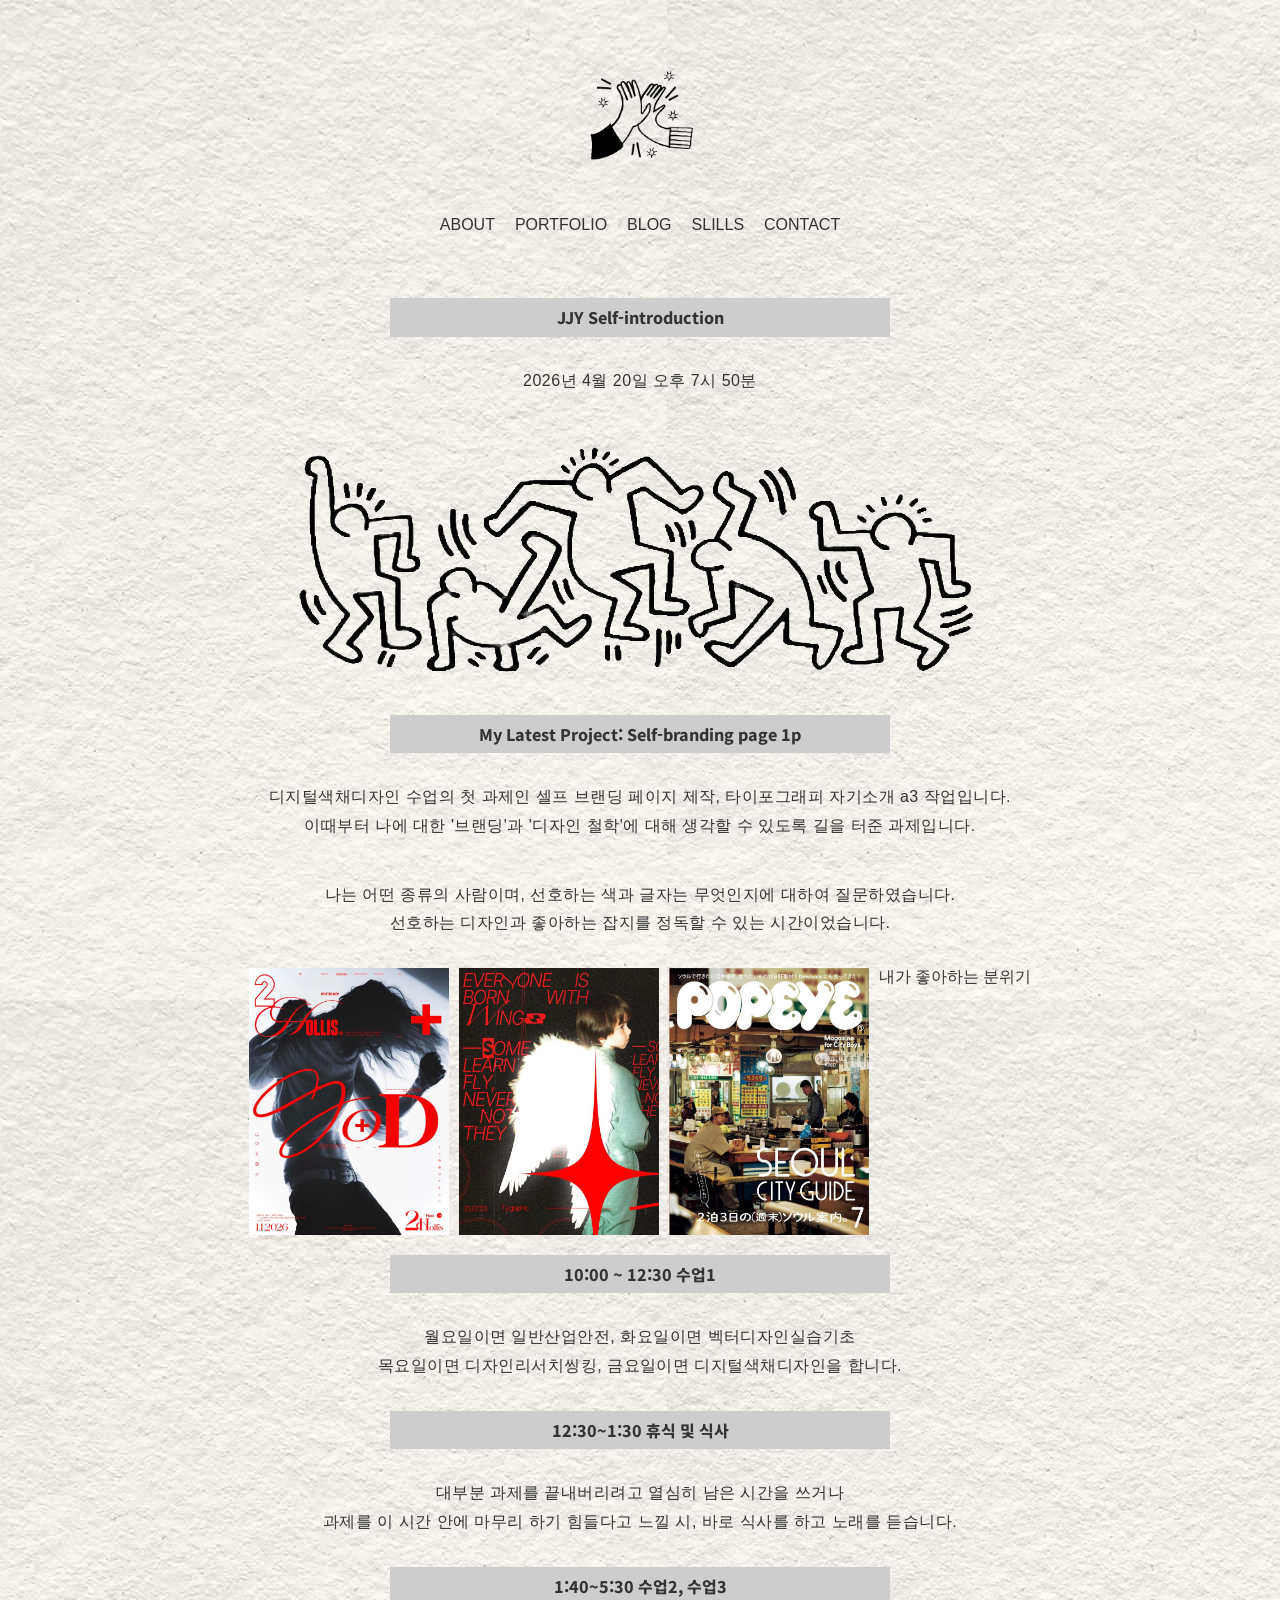
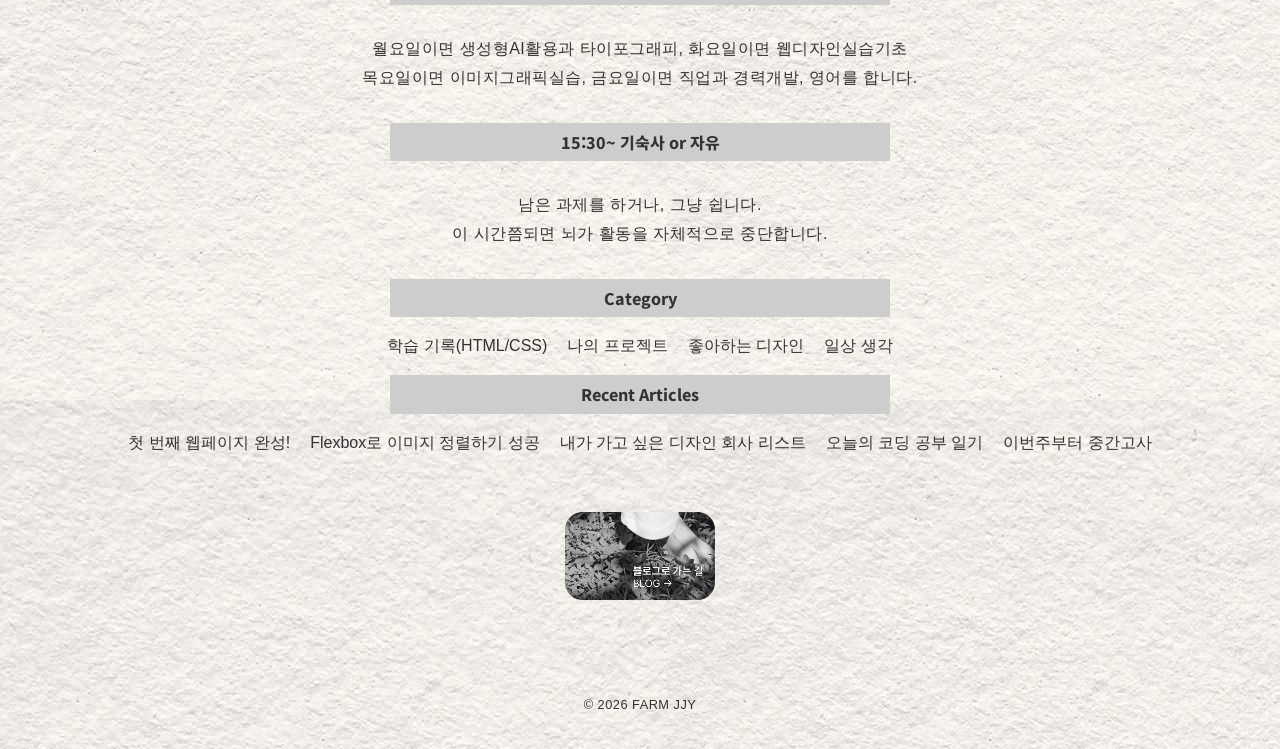
==== commit d58e7745: "0421_1" ====
--- a/index.html
+++ b/index.html
@@ -13,7 +13,7 @@
         <ul>
           <li><a href="#">ABOUT</a></li>
           <li><a href="#">PORTFOLIO</a></li>
-          <li><a href="#">BLOG</a></li>
+          <li><a href="https://section.blog.naver.com/BlogHome.naver?directoryNo=0&currentPage=1&groupId=0" target="_blank"">BLOG</a></li>
           <li><a href="#">SLILLS</a></li>
           <li><a href="#">CONTACT</a></li>
         </ul>
@@ -62,7 +62,8 @@
         </section>
         <section>
           <h3>15:30~ 기숙사 or 자유</h3>
-          <p>남은 과제를 하거나, 그냥 쉽니다. 이 시간쯤되면 뇌가 활동을 자체적으로 중단합니다.</p>
+          <p>남은 과제를 하거나, 그냥 쉽니다.<br>
+          이 시간쯤되면 뇌가 활동을 자체적으로 중단합니다.</p>
         </section>
       </article>
     </main>
--- a/css/style.css
+++ b/css/style.css
@@ -35,6 +35,25 @@
 }
 
 
+h2,
+h3 {
+  font-family: "Noto Sans KR", sans-serif;
+  font-optical-sizing: auto;
+  font-weight: 800;
+  font-style: normal;
+  background-color: #cdcdcd;
+  padding: 10px 0;
+  margin: 20px auto;
+  width: 500px;
+  text-align: center;}
+
+p{padding: 10px 0;
+margin: 20 auto;
+text-align: center;
+letter-spacing: 0.03em;
+line-height: 1.8;
+margin-bottom: 20px;}
+
 figure {
   display: flex;
   flex-direction: row;
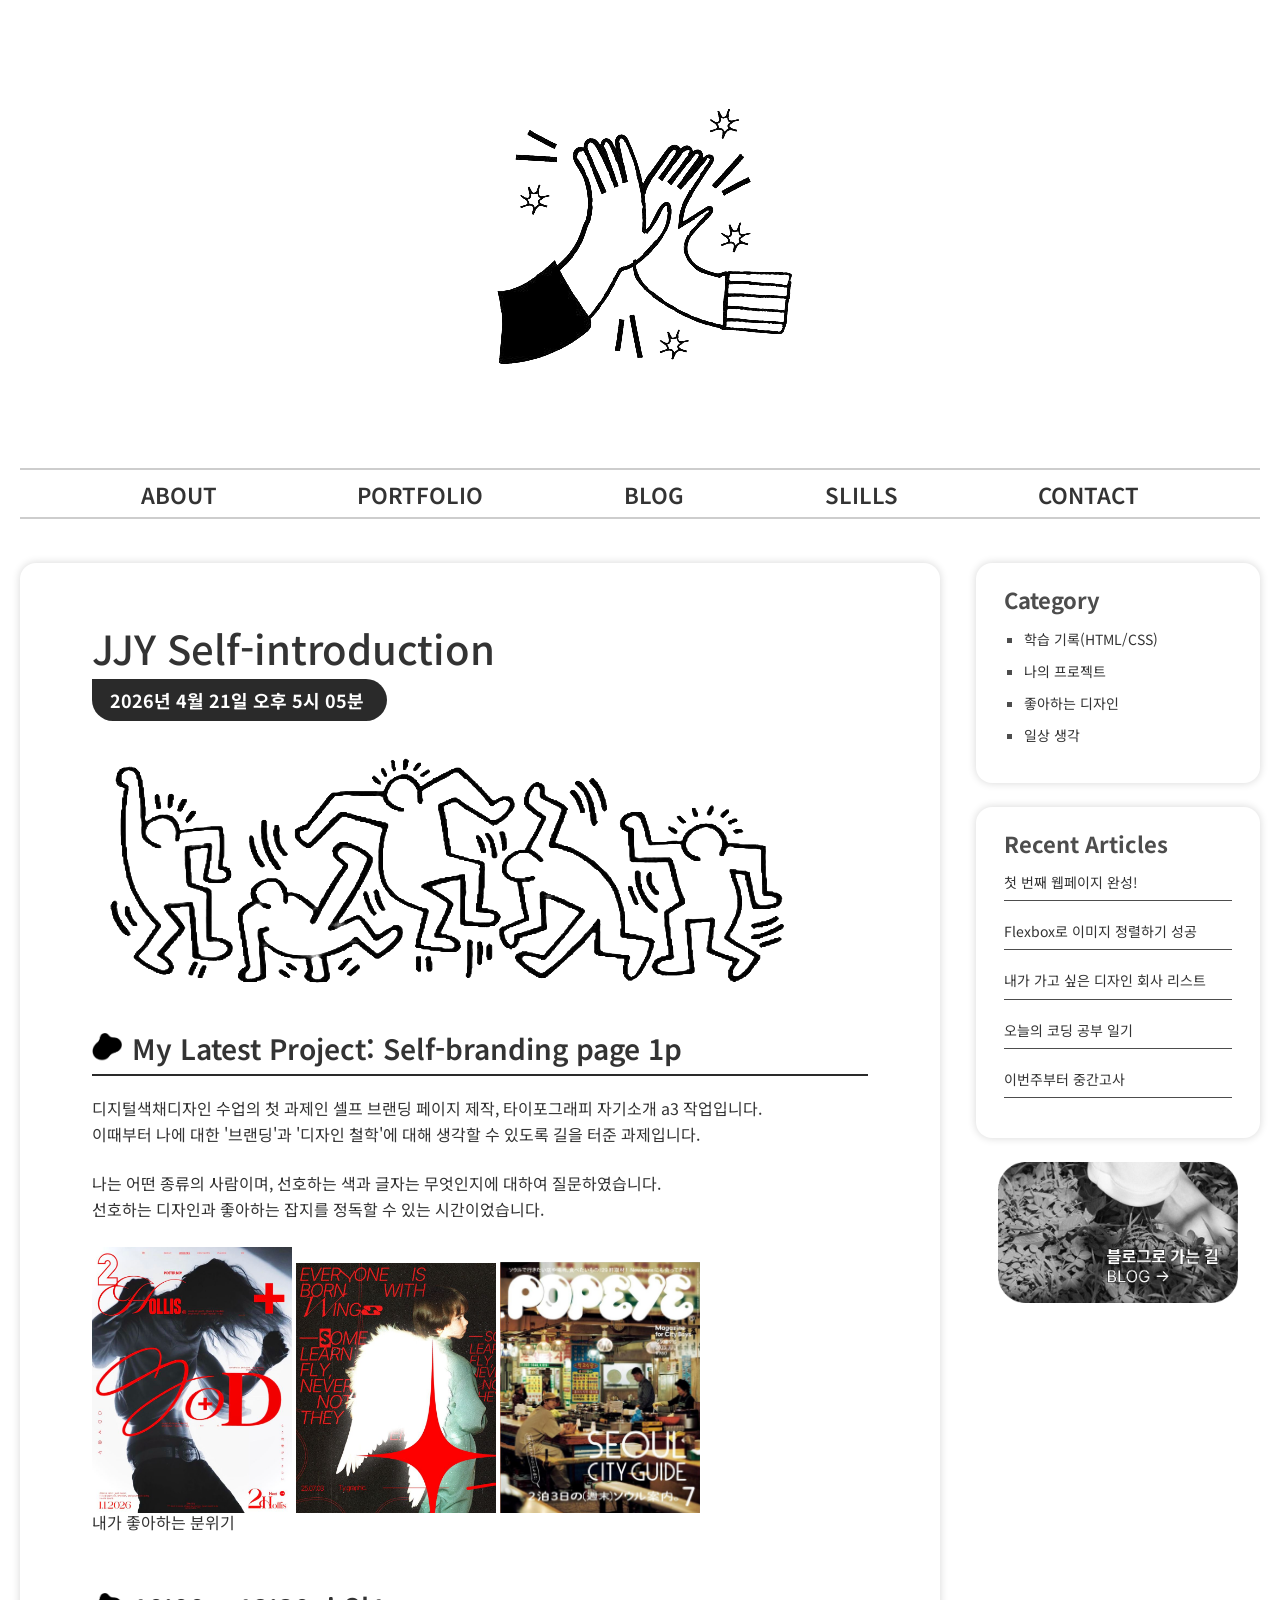
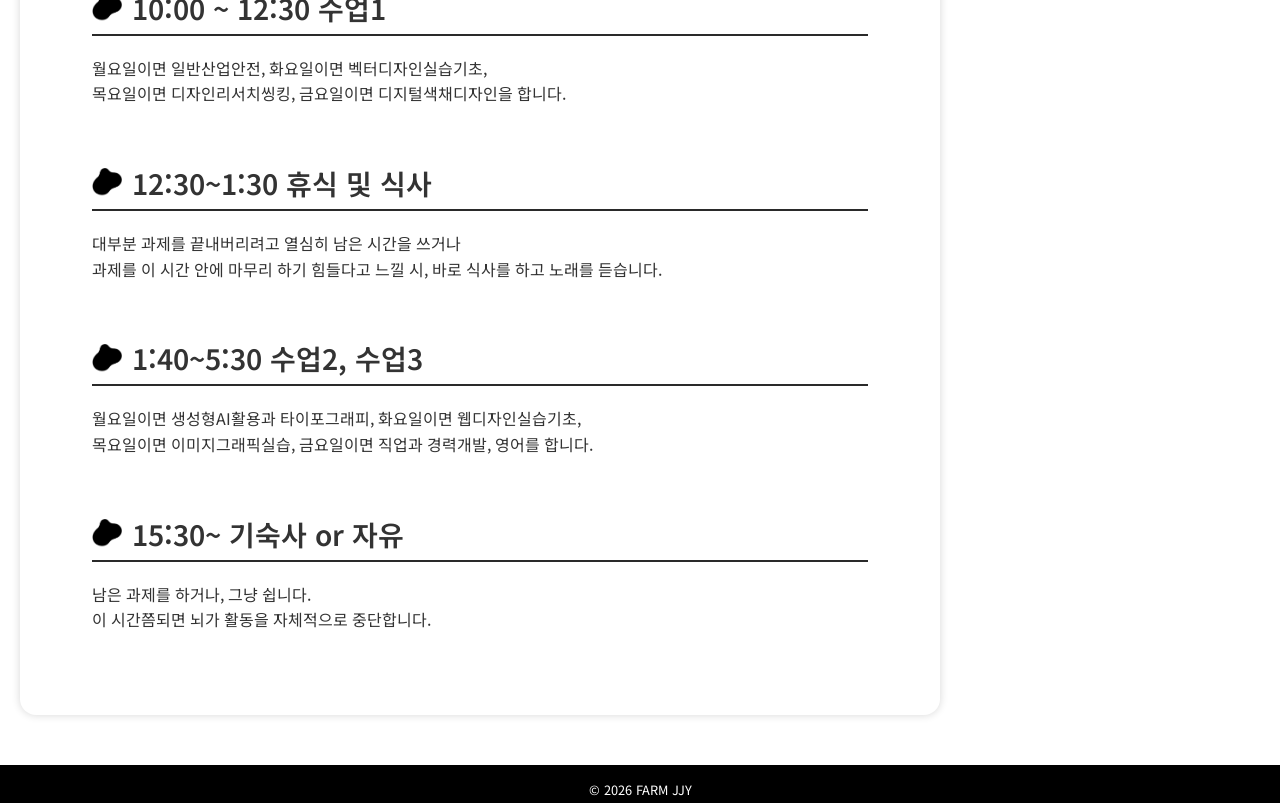
==== commit 2ba8bbef: "0421_과제" ====
--- a/index.html
+++ b/index.html
@@ -19,15 +19,17 @@
         </ul>
       </nav>
     </header>
+
+<div class="mainContainer">
     <main>
       <article>
         <h2>JJY Self-introduction</h2>
-        <p>
+        <p class="postdate">
           <time datetime="3023-08-08T13:13">
-            2026년 4월 20일 오후 7시 50분
+            2026년 4월 21일 오후 5시 05분
           </time>
         </p>
-        <p>
+        <p class="eyecatch">
           <img src="images/ego2.png" alt="egos">
         </p>
         <section>
@@ -47,7 +49,7 @@
         </section>
         <section>
           <h3>10:00 ~ 12:30 수업1 </h3>
-          <p>월요일이면 일반산업안전, 화요일이면 벡터디자인실습기초<br>
+          <p>월요일이면 일반산업안전, 화요일이면 벡터디자인실습기초,<br>
             목요일이면 디자인리서치씽킹, 금요일이면 디지털색채디자인을 합니다.</p>
         </section>
         <section>
@@ -57,7 +59,7 @@
         </section>
         <section>
           <h3>1:40~5:30 수업2, 수업3</h3>
-          <p>월요일이면 생성형AI활용과 타이포그래피, 화요일이면 웹디자인실습기초<br>
+          <p>월요일이면 생성형AI활용과 타이포그래피, 화요일이면 웹디자인실습기초,<br>
             목요일이면 이미지그래픽실습, 금요일이면 직업과 경력개발, 영어를 합니다.</p>
         </section>
         <section>
@@ -67,8 +69,9 @@
         </section>
       </article>
     </main>
+
     <aside>
-      <nav>
+      <nav class="categoryNav">
         <h2>Category</h2>
         <ul>
           <li><a href="#">학습 기록(HTML/CSS)</a></li>
@@ -77,7 +80,7 @@
           <li><a href="#">일상 생각</a></li>
         </ul>
       </nav>
-      <nav>
+      <nav class="recentNav">
         <h2>Recent Articles</h2>
         <ul>
           <li><a href="#">첫 번째 웹페이지 완성!</a></li>
@@ -93,6 +96,8 @@
   </p>
       </p>
     </aside>
+</div>
+
     <footer>
       <p><small>© 2026 FARM JJY</small></p>
     </footer>
--- a/css/style.css
+++ b/css/style.css
@@ -1,76 +1,172 @@
 @charset "utf-8";
 
-@import url("https://fonts.googleapis.com/css2?family=Black+Han+Sans&family=Diphylleia&family=Nanum+Pen+Script&family=Noto+Sans+KR:wght@900&display=swap");
+@import url("https://fonts.googleapis.com/css2?family=Noto+Sans+KR:wght@100..900&display=swap");
 
 body {
-  background-image: url(../images/도화지.jpg);
+  background-image: url(../images/bg.png);
   font-size: 16px;
-  font-family: Arial, Helvetica, sans-serif;
+  font-family: "Noto Sans KR", sans-serif;
   color: #333;
 }
 
 header {
   width: 1240px;
   margin: 0 auto 44px;
-  padding: 20px 0;
-}
-
-header h1 img {
-  width: 150px;
-  margin-bottom: 10px;
 }
 
 h1 {
   text-align: center;
   padding: 20px 0 16px;
 }
+
 header nav ul {
   display: flex;
+  justify-content: space-evenly;
+  border-top: 2px solid #cdcdcd;
+  border-bottom: 2px solid #cdcdcd;
+  background-color: rgba(255, 255, 255, 0.42);
+  padding: 12px 0 10px;
 }
 
-nav > ul {
-  display: flex;
-  justify-content: center;
-  gap: 20px;
+header nav ul li {
+  margin: 0 20px;
 }
 
-
-h2,
-h3 {
-  font-family: "Noto Sans KR", sans-serif;
-  font-optical-sizing: auto;
-  font-weight: 800;
-  font-style: normal;
-  background-color: #cdcdcd;
-  padding: 10px 0;
-  margin: 20px auto;
-  width: 500px;
-  text-align: center;}
-
-p{padding: 10px 0;
-margin: 20 auto;
-text-align: center;
-letter-spacing: 0.03em;
-line-height: 1.8;
-margin-bottom: 20px;}
-
-figure {
-  display: flex;
-  flex-direction: row;
-  justify-content: center;
-  gap: 10px;
-flex-wrap: nowrap;
+header nav ul li a {
+  font-size: 22px;
+  font-weight: 600;
 }
 
-figure img{
+header nav ul li a:hover {
+  text-decoration: underline double;
+}
+
+figure img {
   width: 200px;
   height: auto;
 }
 
 .side-banner {
-  width: 150px;
+  width: 100%;
+  max-width: 240px;
   height: auto;
   display: block;
-  margin: 10px auto;
-  border-radius: 10px;
-}+  margin: 0px auto;
+}
+
+/* 메인 */
+
+.mainContainer {
+  display: flex;
+  width: 1240px;
+  margin: 0 auto 50px;
+  justify-content: space-between;
+}
+
+main {
+  width: 920px;
+  background-color: #fff;
+  border-radius: 16px;
+  padding: 62px 72px 32px 72px;
+  box-shadow: 0px 0px 8px rgba(0, 0, 0, 0.16);
+}
+
+/* aside */
+aside {
+  width: 284px;
+}
+
+aside nav {
+  background-color: #fff;
+  border-radius: 16px;
+  box-shadow: 0px 0px 8px rgba(0, 0, 0, 0.16);
+  padding: 24px 28px;
+  margin-bottom: 24px;
+}
+
+aside nav h2 {
+  margin-bottom: 18px;
+  font-size: 22px;
+  font-weight: bold;
+  color: #4d4d4d;
+}
+
+aside nav ul {
+  font-size: 14px;
+}
+
+.categoryNav ul li {
+  list-style-type: square;
+  color: #4d4d4d;
+  margin: 0 0 16px 20px;
+}
+
+.categoryNav ul li a {
+  color: #333;
+}
+
+.recentNav ul li {
+  border-bottom: 1px solid #4d4d4d;
+  padding-bottom: 10px;
+  margin-bottom: 22px;
+}
+
+.recentNav ul {
+  height: 240px;
+  overflow: hidden scroll;
+}
+
+/* 메인 본문 */
+
+article h2 {
+  font-size: 40px;
+  font-weight: 500;
+  margin-bottom: 8px;
+}
+
+time {
+  background-color: #2a2a2a;
+  border-radius: 0 22px 22px 22px;
+  font-size: 18px;
+  font-weight: bold;
+  color: #fff;
+  padding: 11px 23px 10px 18px;
+  display: inline-block;
+}
+
+.postdate {
+  margin-bottom: 26px;
+}
+
+.eyecatch {
+  margin-bottom: 26px;
+}
+
+article h3 {
+  border-bottom: 2px solid #2a2a2a;
+  margin-bottom: 20px;
+  font-size: 28px;
+  font-weight: 600;
+  background-image: url(../images/아이콘.png);
+  background-repeat: no-repeat;
+  background-position: left center;
+  background-size: 30px;
+  padding: 10px 10px 10px 40px;
+}
+
+article section p {
+  line-height: 1.6;
+  margin-bottom: 24px;
+}
+
+article section {
+  margin-bottom: 50px;
+}
+
+footer {
+  background-color: #000000;
+  color: #fff;
+  text-align: center;
+  padding: 14px 10px 5px;
+  margin-bottom: auto;
+}
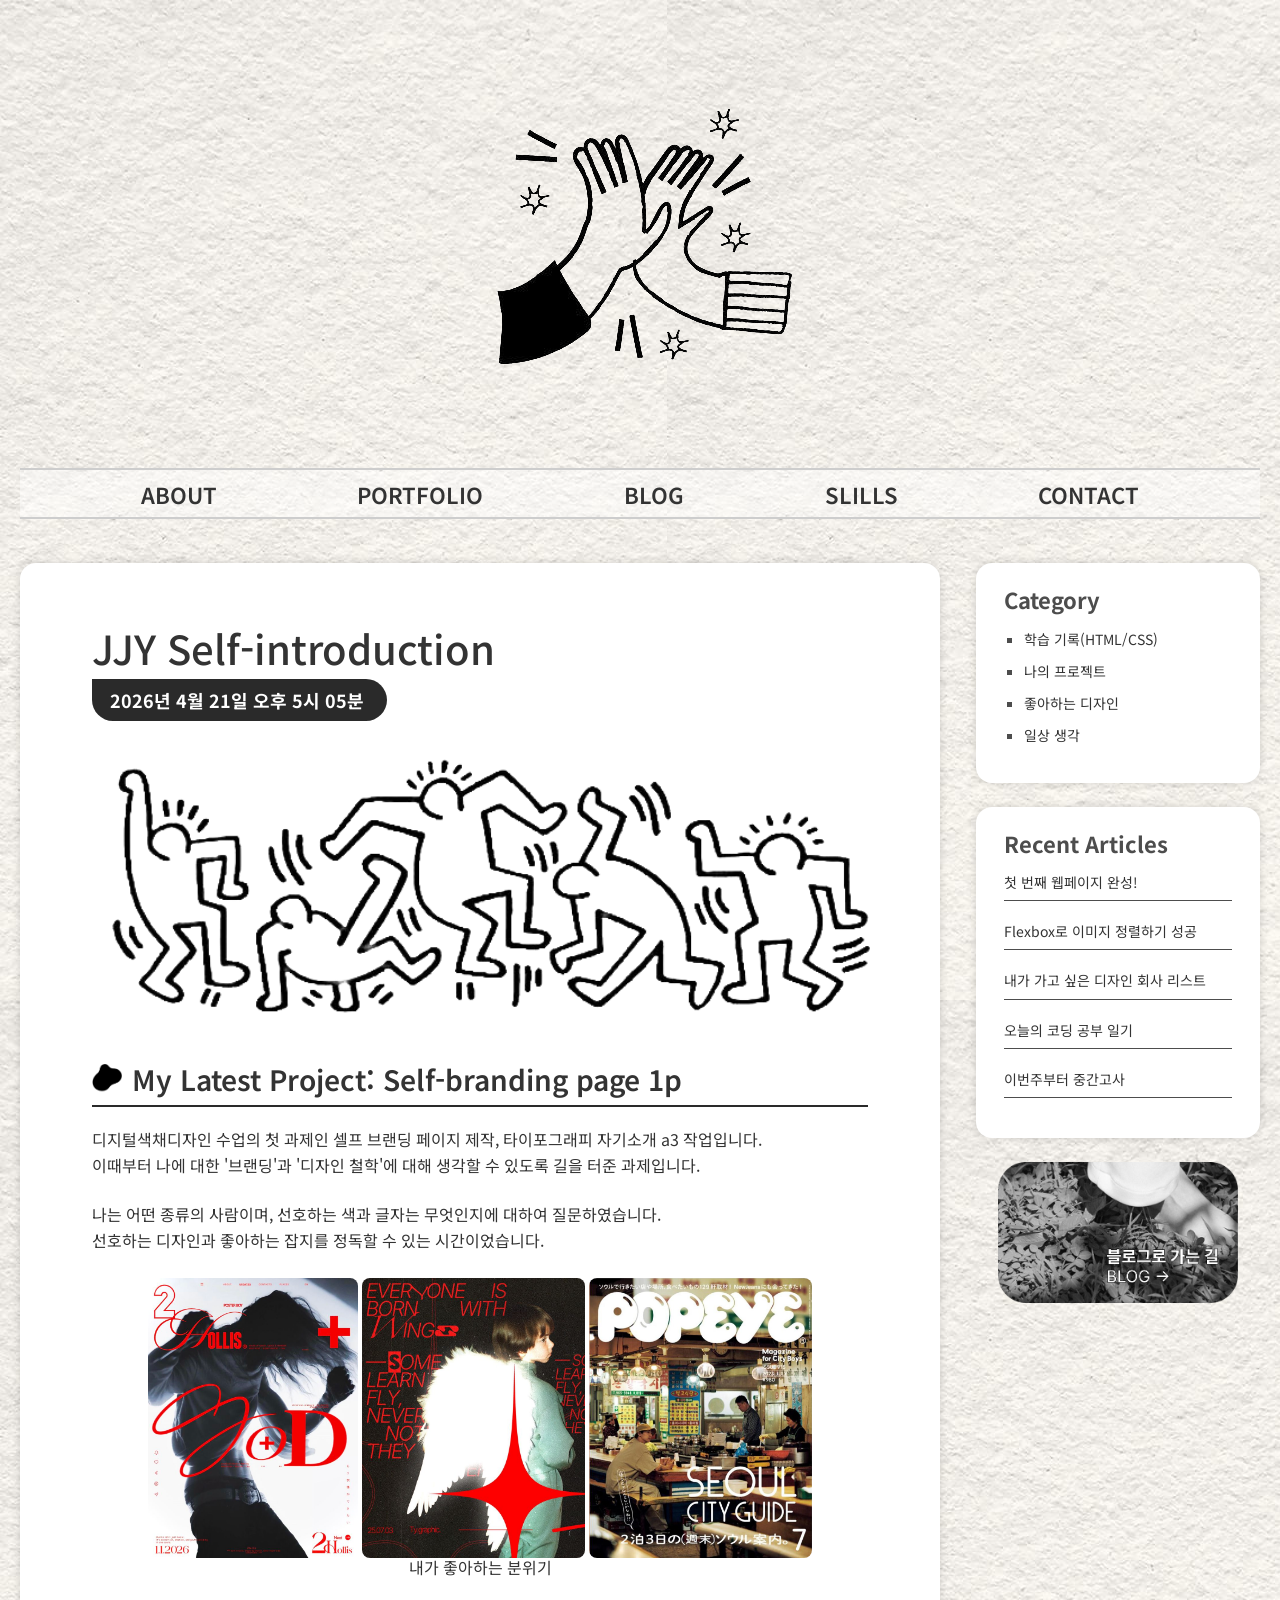
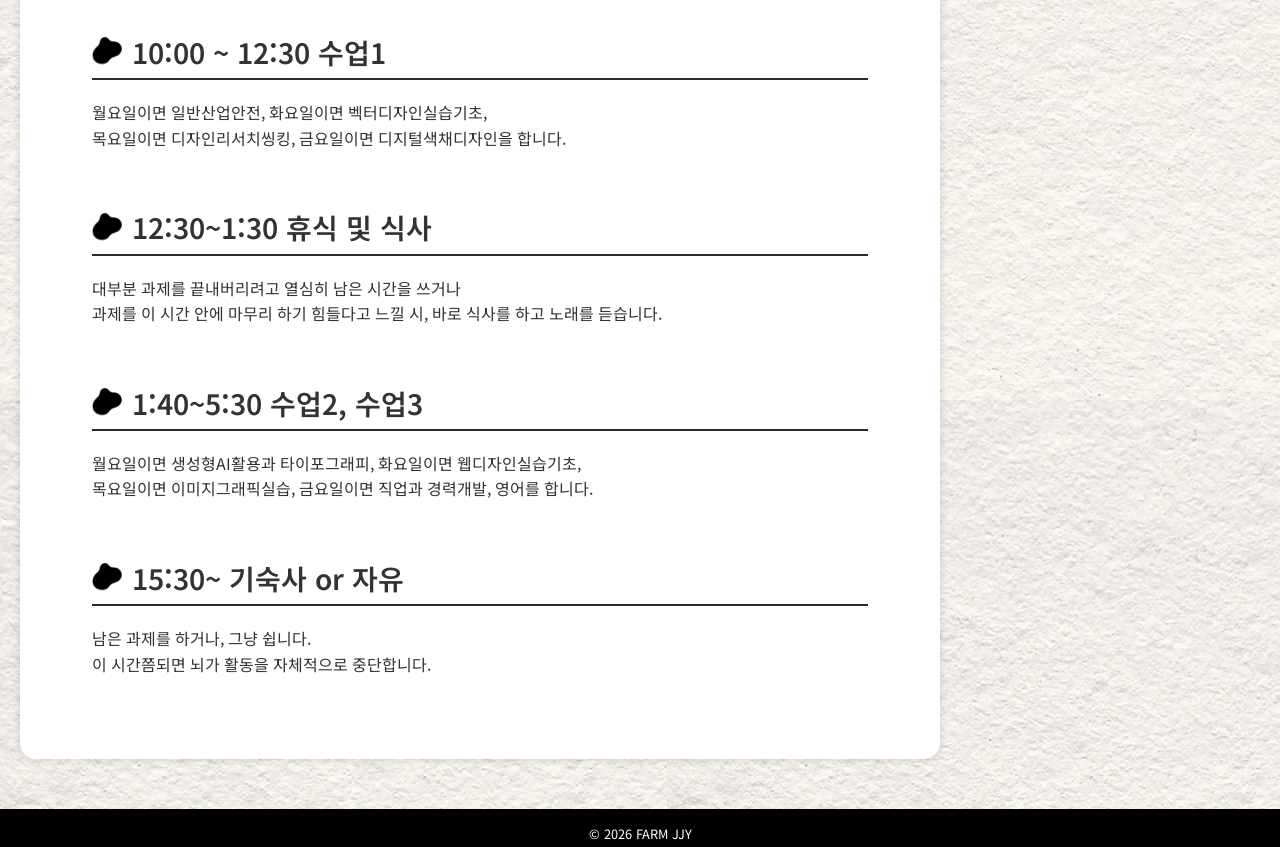
==== commit 699faa67: "0421_과제2" ====
--- a/index.html
+++ b/index.html
@@ -40,7 +40,7 @@
             나는 어떤 종류의 사람이며, 선호하는 색과 글자는 무엇인지에 대하여 질문하였습니다.<br>
             선호하는 디자인과 좋아하는 잡지를 정독할 수 있는 시간이었습니다.<br>
           </p>
-          <figure>
+          <figure class="poster">
             <img src="images/선호하는 디자인.jpg" alt=" prefer">
             <img src="images/선호하는 디자인2.jpg" alt=" prefer2">
             <img src="images/magazine.png" alt="magazine">
--- a/css/style.css
+++ b/css/style.css
@@ -3,7 +3,7 @@
 @import url("https://fonts.googleapis.com/css2?family=Noto+Sans+KR:wght@100..900&display=swap");
 
 body {
-  background-image: url(../images/bg.png);
+  background-image: url(../images/도화지.jpg);
   font-size: 16px;
   font-family: "Noto Sans KR", sans-serif;
   color: #333;
@@ -38,7 +38,7 @@
 }
 
 header nav ul li a:hover {
-  text-decoration: underline double;
+  text-decoration: underline;
 }
 
 figure img {
@@ -163,6 +163,13 @@
   margin-bottom: 50px;
 }
 
+article img {
+  width: auto;
+  height: 280px;
+  object-fit: cover;
+  border-radius: 8px;
+}
+
 footer {
   background-color: #000000;
   color: #fff;
@@ -170,3 +177,10 @@
   padding: 14px 10px 5px;
   margin-bottom: auto;
 }
+
+.poster {
+  display: block;
+  text-align: center;
+  width: 100%;
+  margin-top: 20px;
+}
